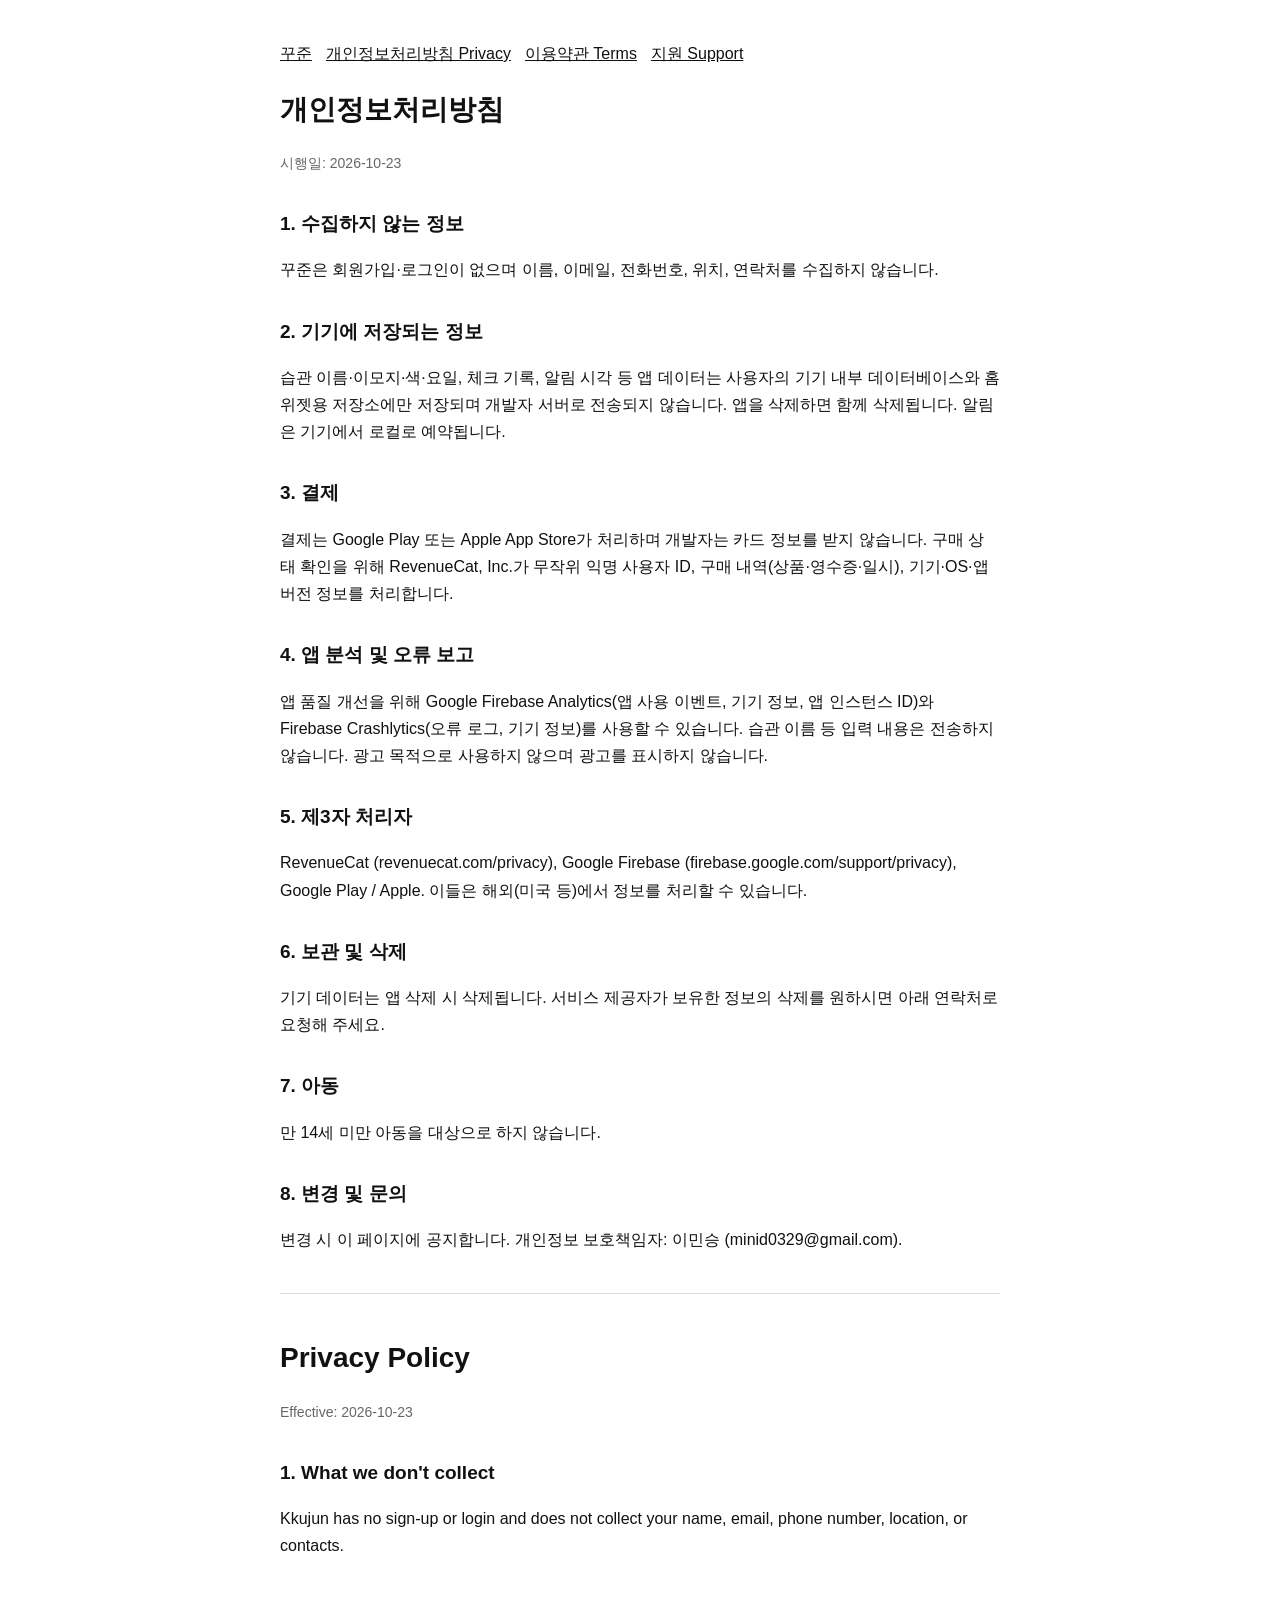
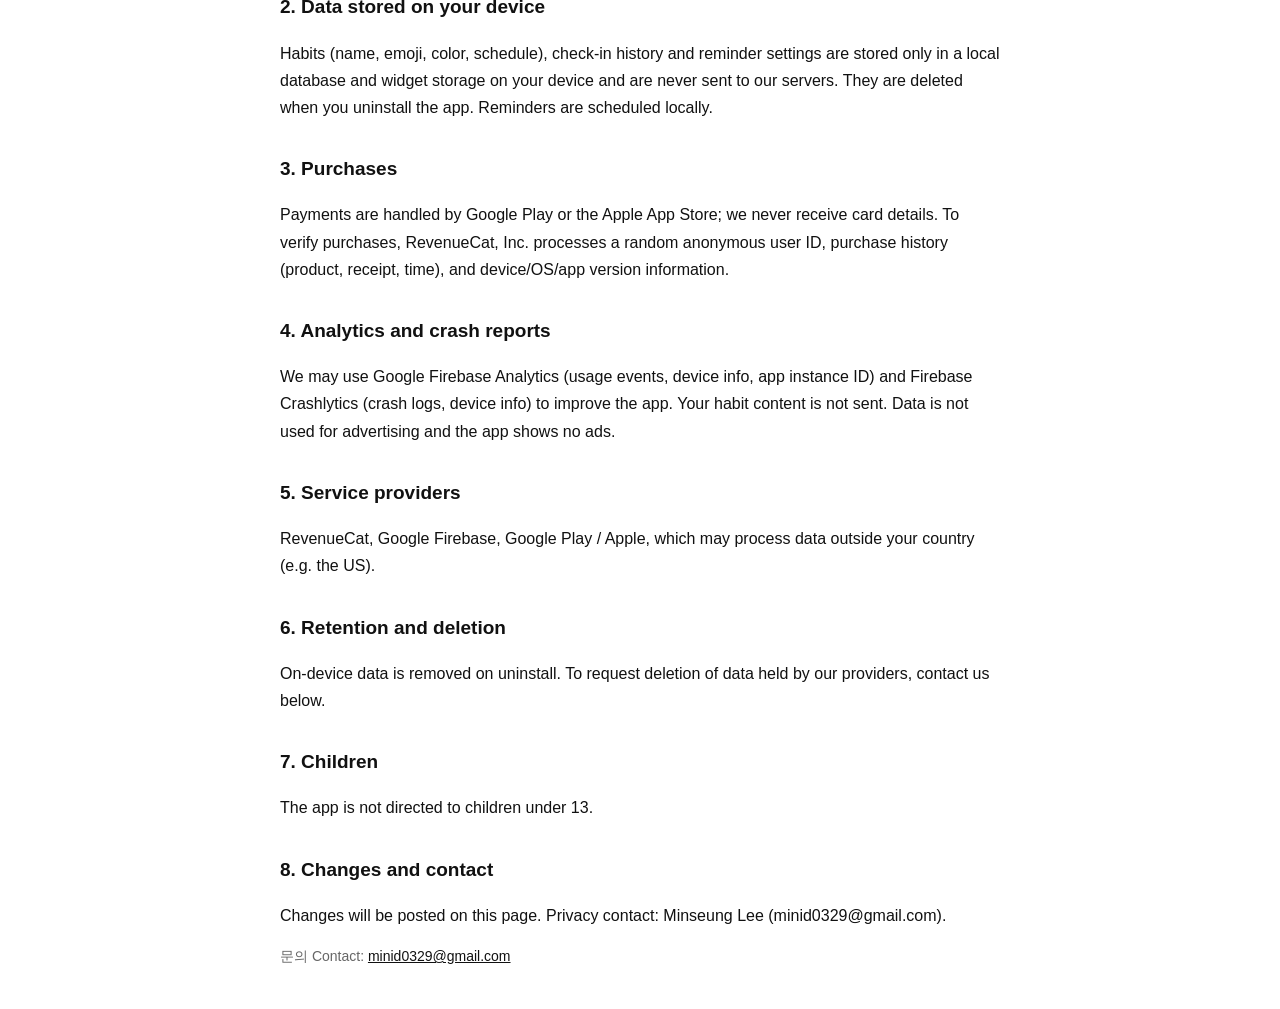
==== privacy.html @ 7a18abf3 "Kkujun site: intro, privacy, terms, support" ====
<!doctype html><html lang=ko><head><meta charset=utf-8><meta name=viewport content='width=device-width,initial-scale=1'><title>개인정보처리방침 Privacy Policy</title><link rel=stylesheet href=style.css></head><body><nav><a href=index.html>꾸준</a><a href=privacy.html>개인정보처리방침 Privacy</a><a href=terms.html>이용약관 Terms</a><a href=support.html>지원 Support</a></nav>
<h1>개인정보처리방침</h1><p class=muted>시행일: 2026-10-23</p>
<h2>1. 수집하지 않는 정보</h2><p>꾸준은 회원가입·로그인이 없으며 이름, 이메일, 전화번호, 위치, 연락처를 수집하지 않습니다.</p>
<h2>2. 기기에 저장되는 정보</h2><p>습관 이름·이모지·색·요일, 체크 기록, 알림 시각 등 앱 데이터는 사용자의 기기 내부 데이터베이스와 홈 위젯용 저장소에만 저장되며 개발자 서버로 전송되지 않습니다. 앱을 삭제하면 함께 삭제됩니다. 알림은 기기에서 로컬로 예약됩니다.</p>
<h2>3. 결제</h2><p>결제는 Google Play 또는 Apple App Store가 처리하며 개발자는 카드 정보를 받지 않습니다. 구매 상태 확인을 위해 RevenueCat, Inc.가 무작위 익명 사용자 ID, 구매 내역(상품·영수증·일시), 기기·OS·앱 버전 정보를 처리합니다.</p>
<h2>4. 앱 분석 및 오류 보고</h2><p>앱 품질 개선을 위해 Google Firebase Analytics(앱 사용 이벤트, 기기 정보, 앱 인스턴스 ID)와 Firebase Crashlytics(오류 로그, 기기 정보)를 사용할 수 있습니다. 습관 이름 등 입력 내용은 전송하지 않습니다. 광고 목적으로 사용하지 않으며 광고를 표시하지 않습니다.</p>
<h2>5. 제3자 처리자</h2><p>RevenueCat (revenuecat.com/privacy), Google Firebase (firebase.google.com/support/privacy), Google Play / Apple. 이들은 해외(미국 등)에서 정보를 처리할 수 있습니다.</p>
<h2>6. 보관 및 삭제</h2><p>기기 데이터는 앱 삭제 시 삭제됩니다. 서비스 제공자가 보유한 정보의 삭제를 원하시면 아래 연락처로 요청해 주세요.</p>
<h2>7. 아동</h2><p>만 14세 미만 아동을 대상으로 하지 않습니다.</p>
<h2>8. 변경 및 문의</h2><p>변경 시 이 페이지에 공지합니다. 개인정보 보호책임자: 이민승 (minid0329@gmail.com).</p>
<hr><h1 lang=en>Privacy Policy</h1><p class=muted>Effective: 2026-10-23</p>
<h2>1. What we don't collect</h2><p>Kkujun has no sign-up or login and does not collect your name, email, phone number, location, or contacts.</p>
<h2>2. Data stored on your device</h2><p>Habits (name, emoji, color, schedule), check-in history and reminder settings are stored only in a local database and widget storage on your device and are never sent to our servers. They are deleted when you uninstall the app. Reminders are scheduled locally.</p>
<h2>3. Purchases</h2><p>Payments are handled by Google Play or the Apple App Store; we never receive card details. To verify purchases, RevenueCat, Inc. processes a random anonymous user ID, purchase history (product, receipt, time), and device/OS/app version information.</p>
<h2>4. Analytics and crash reports</h2><p>We may use Google Firebase Analytics (usage events, device info, app instance ID) and Firebase Crashlytics (crash logs, device info) to improve the app. Your habit content is not sent. Data is not used for advertising and the app shows no ads.</p>
<h2>5. Service providers</h2><p>RevenueCat, Google Firebase, Google Play / Apple, which may process data outside your country (e.g. the US).</p>
<h2>6. Retention and deletion</h2><p>On-device data is removed on uninstall. To request deletion of data held by our providers, contact us below.</p>
<h2>7. Children</h2><p>The app is not directed to children under 13.</p>
<h2>8. Changes and contact</h2><p>Changes will be posted on this page. Privacy contact: Minseung Lee (minid0329@gmail.com).</p>
<p class=muted>문의 Contact: <a href="mailto:minid0329@gmail.com">minid0329@gmail.com</a></p></body></html>
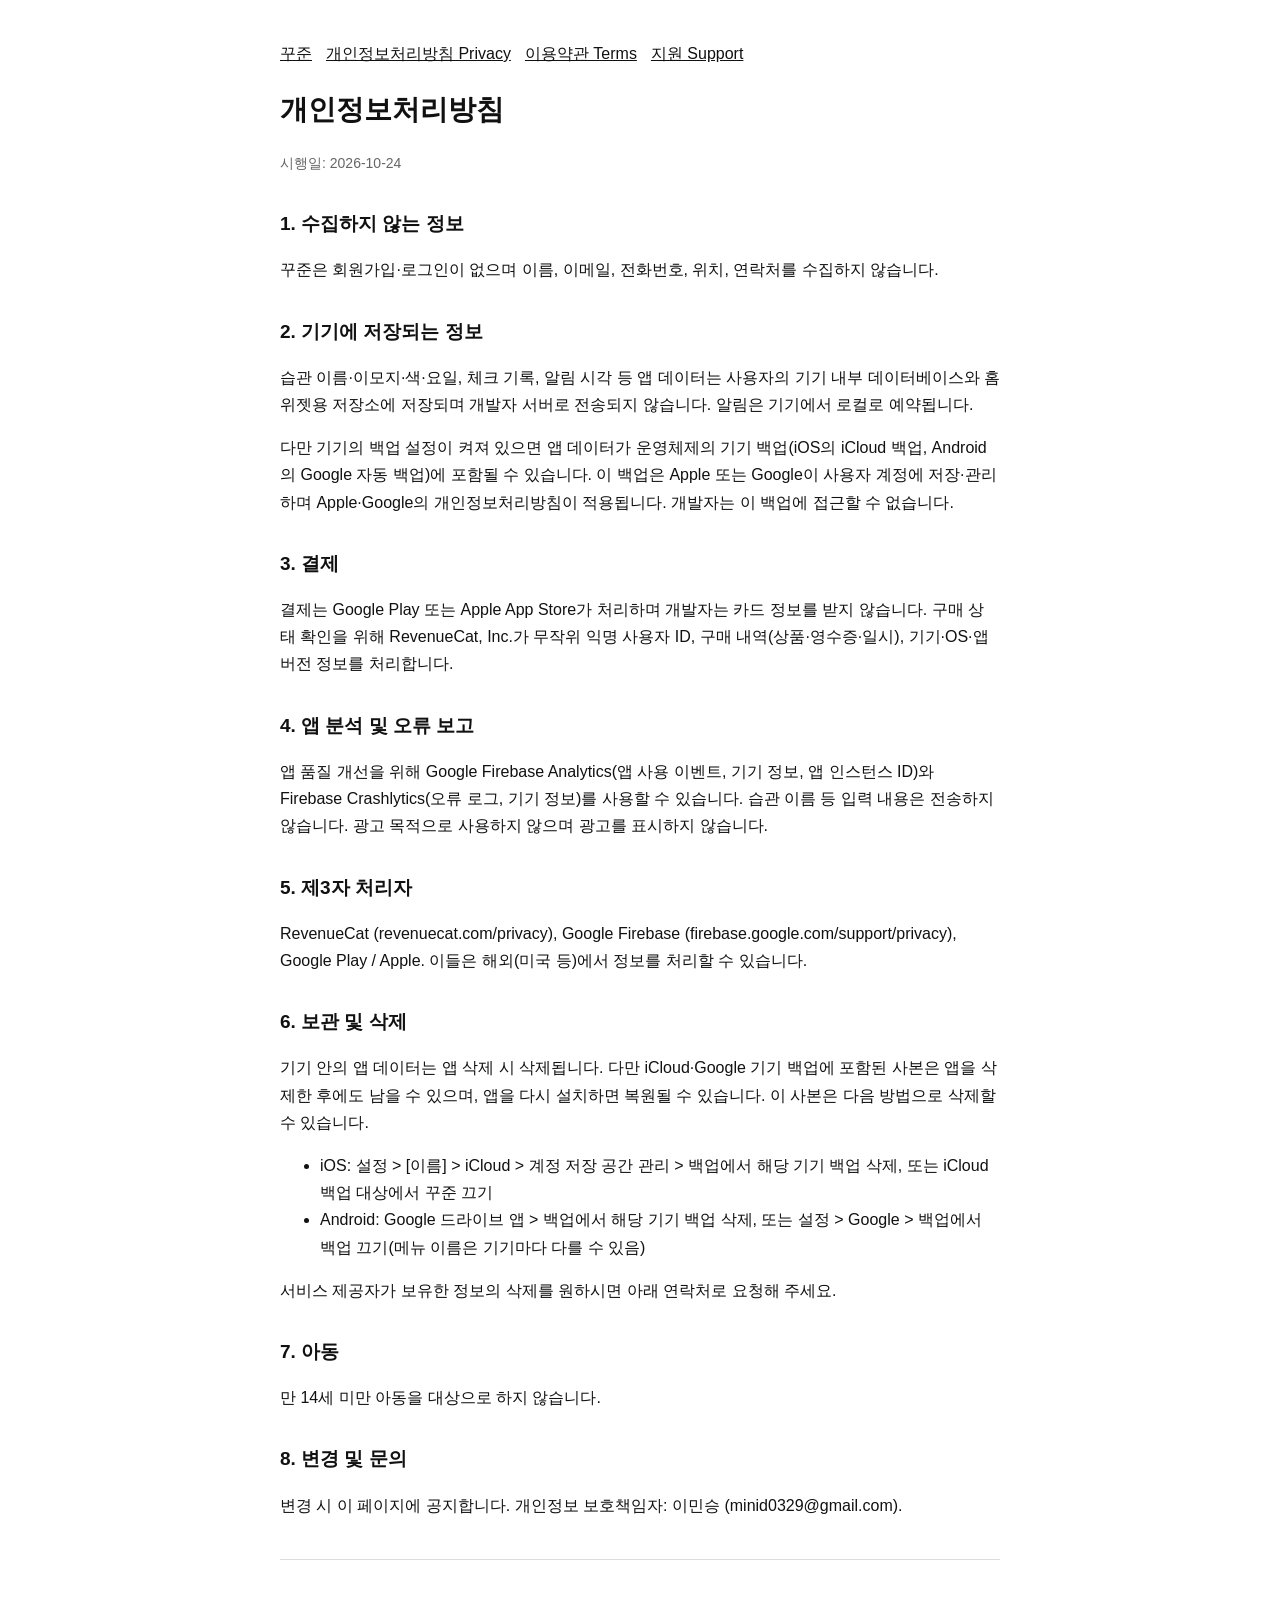
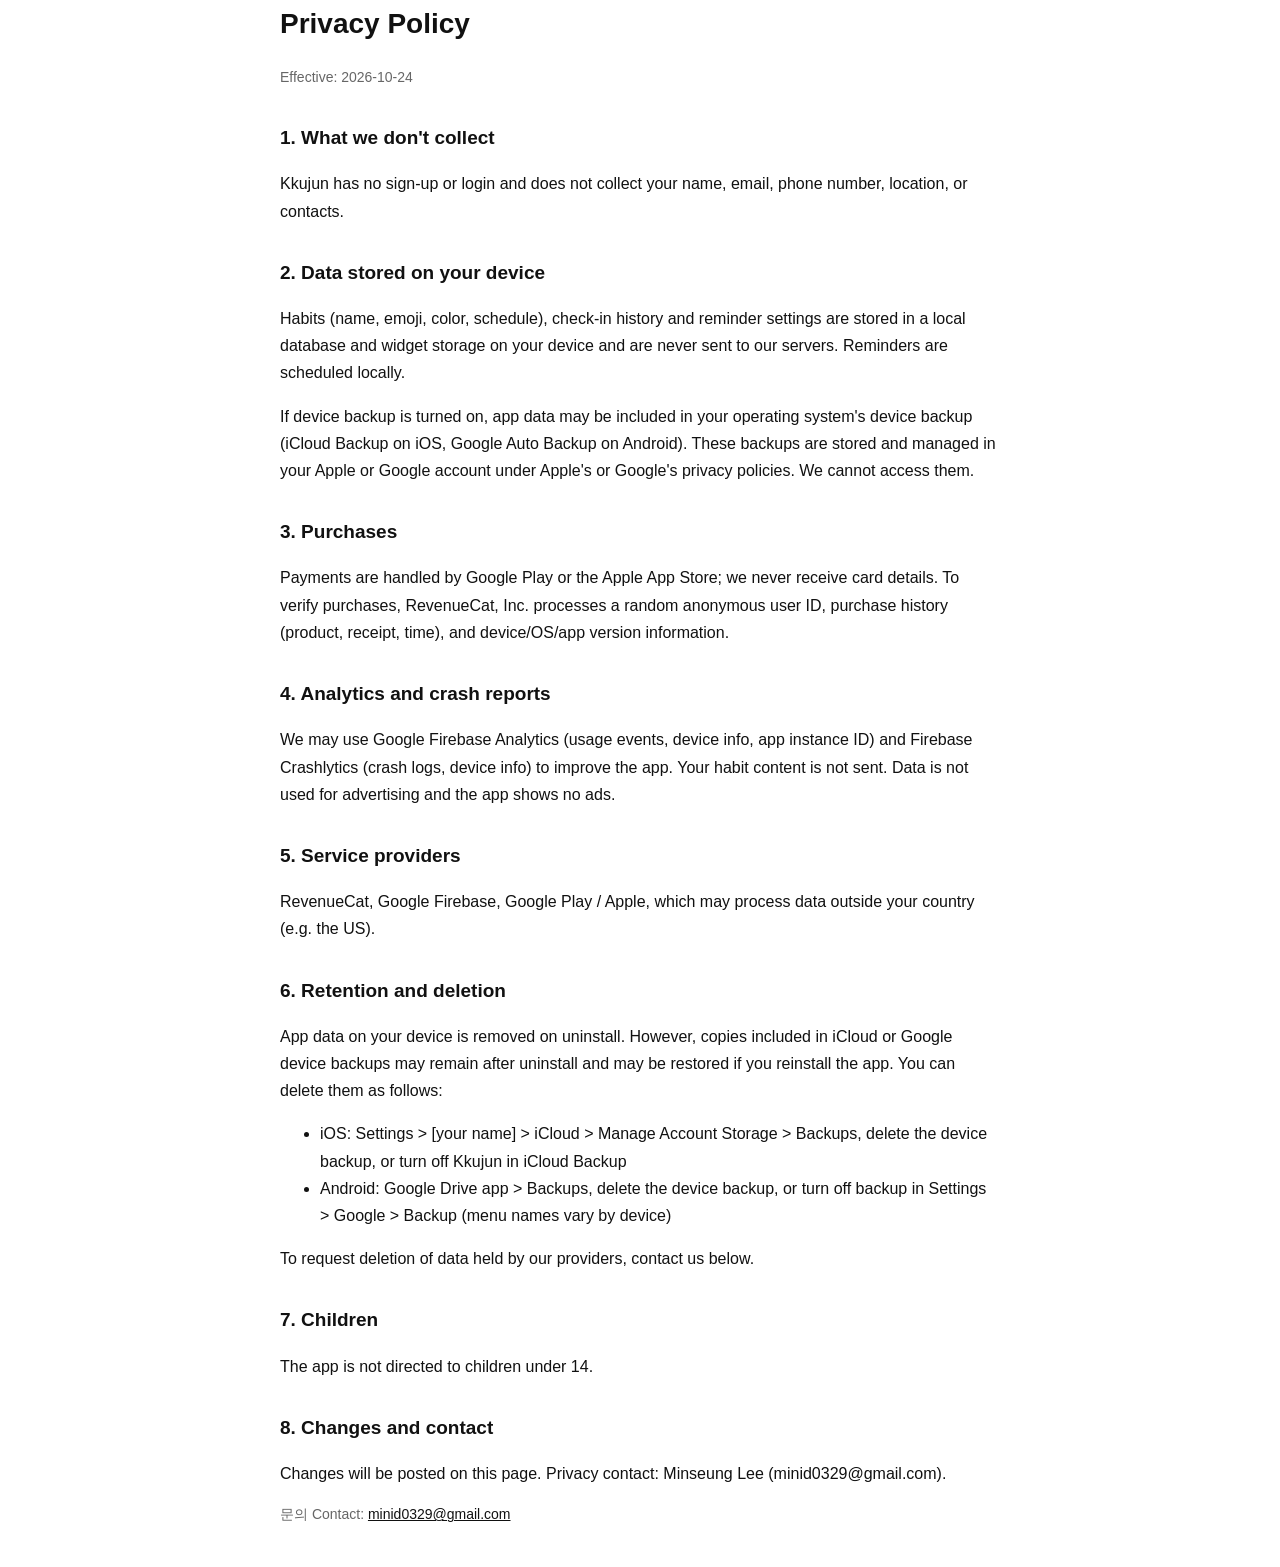
==== commit 0c08066b: "privacy: OS device backup disclosure, age 14 unified" ====
--- a/privacy.html
+++ b/privacy.html
@@ -1,20 +1,20 @@
 <!doctype html><html lang=ko><head><meta charset=utf-8><meta name=viewport content='width=device-width,initial-scale=1'><title>개인정보처리방침 Privacy Policy</title><link rel=stylesheet href=style.css></head><body><nav><a href=index.html>꾸준</a><a href=privacy.html>개인정보처리방침 Privacy</a><a href=terms.html>이용약관 Terms</a><a href=support.html>지원 Support</a></nav>
-<h1>개인정보처리방침</h1><p class=muted>시행일: 2026-10-23</p>
+<h1>개인정보처리방침</h1><p class=muted>시행일: 2026-10-24</p>
 <h2>1. 수집하지 않는 정보</h2><p>꾸준은 회원가입·로그인이 없으며 이름, 이메일, 전화번호, 위치, 연락처를 수집하지 않습니다.</p>
-<h2>2. 기기에 저장되는 정보</h2><p>습관 이름·이모지·색·요일, 체크 기록, 알림 시각 등 앱 데이터는 사용자의 기기 내부 데이터베이스와 홈 위젯용 저장소에만 저장되며 개발자 서버로 전송되지 않습니다. 앱을 삭제하면 함께 삭제됩니다. 알림은 기기에서 로컬로 예약됩니다.</p>
+<h2>2. 기기에 저장되는 정보</h2><p>습관 이름·이모지·색·요일, 체크 기록, 알림 시각 등 앱 데이터는 사용자의 기기 내부 데이터베이스와 홈 위젯용 저장소에 저장되며 개발자 서버로 전송되지 않습니다. 알림은 기기에서 로컬로 예약됩니다.</p><p>다만 기기의 백업 설정이 켜져 있으면 앱 데이터가 운영체제의 기기 백업(iOS의 iCloud 백업, Android의 Google 자동 백업)에 포함될 수 있습니다. 이 백업은 Apple 또는 Google이 사용자 계정에 저장·관리하며 Apple·Google의 개인정보처리방침이 적용됩니다. 개발자는 이 백업에 접근할 수 없습니다.</p>
 <h2>3. 결제</h2><p>결제는 Google Play 또는 Apple App Store가 처리하며 개발자는 카드 정보를 받지 않습니다. 구매 상태 확인을 위해 RevenueCat, Inc.가 무작위 익명 사용자 ID, 구매 내역(상품·영수증·일시), 기기·OS·앱 버전 정보를 처리합니다.</p>
 <h2>4. 앱 분석 및 오류 보고</h2><p>앱 품질 개선을 위해 Google Firebase Analytics(앱 사용 이벤트, 기기 정보, 앱 인스턴스 ID)와 Firebase Crashlytics(오류 로그, 기기 정보)를 사용할 수 있습니다. 습관 이름 등 입력 내용은 전송하지 않습니다. 광고 목적으로 사용하지 않으며 광고를 표시하지 않습니다.</p>
 <h2>5. 제3자 처리자</h2><p>RevenueCat (revenuecat.com/privacy), Google Firebase (firebase.google.com/support/privacy), Google Play / Apple. 이들은 해외(미국 등)에서 정보를 처리할 수 있습니다.</p>
-<h2>6. 보관 및 삭제</h2><p>기기 데이터는 앱 삭제 시 삭제됩니다. 서비스 제공자가 보유한 정보의 삭제를 원하시면 아래 연락처로 요청해 주세요.</p>
+<h2>6. 보관 및 삭제</h2><p>기기 안의 앱 데이터는 앱 삭제 시 삭제됩니다. 다만 iCloud·Google 기기 백업에 포함된 사본은 앱을 삭제한 후에도 남을 수 있으며, 앱을 다시 설치하면 복원될 수 있습니다. 이 사본은 다음 방법으로 삭제할 수 있습니다.</p><ul><li>iOS: 설정 &gt; [이름] &gt; iCloud &gt; 계정 저장 공간 관리 &gt; 백업에서 해당 기기 백업 삭제, 또는 iCloud 백업 대상에서 꾸준 끄기</li><li>Android: Google 드라이브 앱 &gt; 백업에서 해당 기기 백업 삭제, 또는 설정 &gt; Google &gt; 백업에서 백업 끄기(메뉴 이름은 기기마다 다를 수 있음)</li></ul><p>서비스 제공자가 보유한 정보의 삭제를 원하시면 아래 연락처로 요청해 주세요.</p>
 <h2>7. 아동</h2><p>만 14세 미만 아동을 대상으로 하지 않습니다.</p>
 <h2>8. 변경 및 문의</h2><p>변경 시 이 페이지에 공지합니다. 개인정보 보호책임자: 이민승 (minid0329@gmail.com).</p>
-<hr><h1 lang=en>Privacy Policy</h1><p class=muted>Effective: 2026-10-23</p>
+<hr><h1 lang=en>Privacy Policy</h1><p class=muted>Effective: 2026-10-24</p>
 <h2>1. What we don't collect</h2><p>Kkujun has no sign-up or login and does not collect your name, email, phone number, location, or contacts.</p>
-<h2>2. Data stored on your device</h2><p>Habits (name, emoji, color, schedule), check-in history and reminder settings are stored only in a local database and widget storage on your device and are never sent to our servers. They are deleted when you uninstall the app. Reminders are scheduled locally.</p>
+<h2>2. Data stored on your device</h2><p>Habits (name, emoji, color, schedule), check-in history and reminder settings are stored in a local database and widget storage on your device and are never sent to our servers. Reminders are scheduled locally.</p><p>If device backup is turned on, app data may be included in your operating system's device backup (iCloud Backup on iOS, Google Auto Backup on Android). These backups are stored and managed in your Apple or Google account under Apple's or Google's privacy policies. We cannot access them.</p>
 <h2>3. Purchases</h2><p>Payments are handled by Google Play or the Apple App Store; we never receive card details. To verify purchases, RevenueCat, Inc. processes a random anonymous user ID, purchase history (product, receipt, time), and device/OS/app version information.</p>
 <h2>4. Analytics and crash reports</h2><p>We may use Google Firebase Analytics (usage events, device info, app instance ID) and Firebase Crashlytics (crash logs, device info) to improve the app. Your habit content is not sent. Data is not used for advertising and the app shows no ads.</p>
 <h2>5. Service providers</h2><p>RevenueCat, Google Firebase, Google Play / Apple, which may process data outside your country (e.g. the US).</p>
-<h2>6. Retention and deletion</h2><p>On-device data is removed on uninstall. To request deletion of data held by our providers, contact us below.</p>
-<h2>7. Children</h2><p>The app is not directed to children under 13.</p>
+<h2>6. Retention and deletion</h2><p>App data on your device is removed on uninstall. However, copies included in iCloud or Google device backups may remain after uninstall and may be restored if you reinstall the app. You can delete them as follows:</p><ul><li>iOS: Settings &gt; [your name] &gt; iCloud &gt; Manage Account Storage &gt; Backups, delete the device backup, or turn off Kkujun in iCloud Backup</li><li>Android: Google Drive app &gt; Backups, delete the device backup, or turn off backup in Settings &gt; Google &gt; Backup (menu names vary by device)</li></ul><p>To request deletion of data held by our providers, contact us below.</p>
+<h2>7. Children</h2><p>The app is not directed to children under 14.</p>
 <h2>8. Changes and contact</h2><p>Changes will be posted on this page. Privacy contact: Minseung Lee (minid0329@gmail.com).</p>
 <p class=muted>문의 Contact: <a href="mailto:minid0329@gmail.com">minid0329@gmail.com</a></p></body></html>
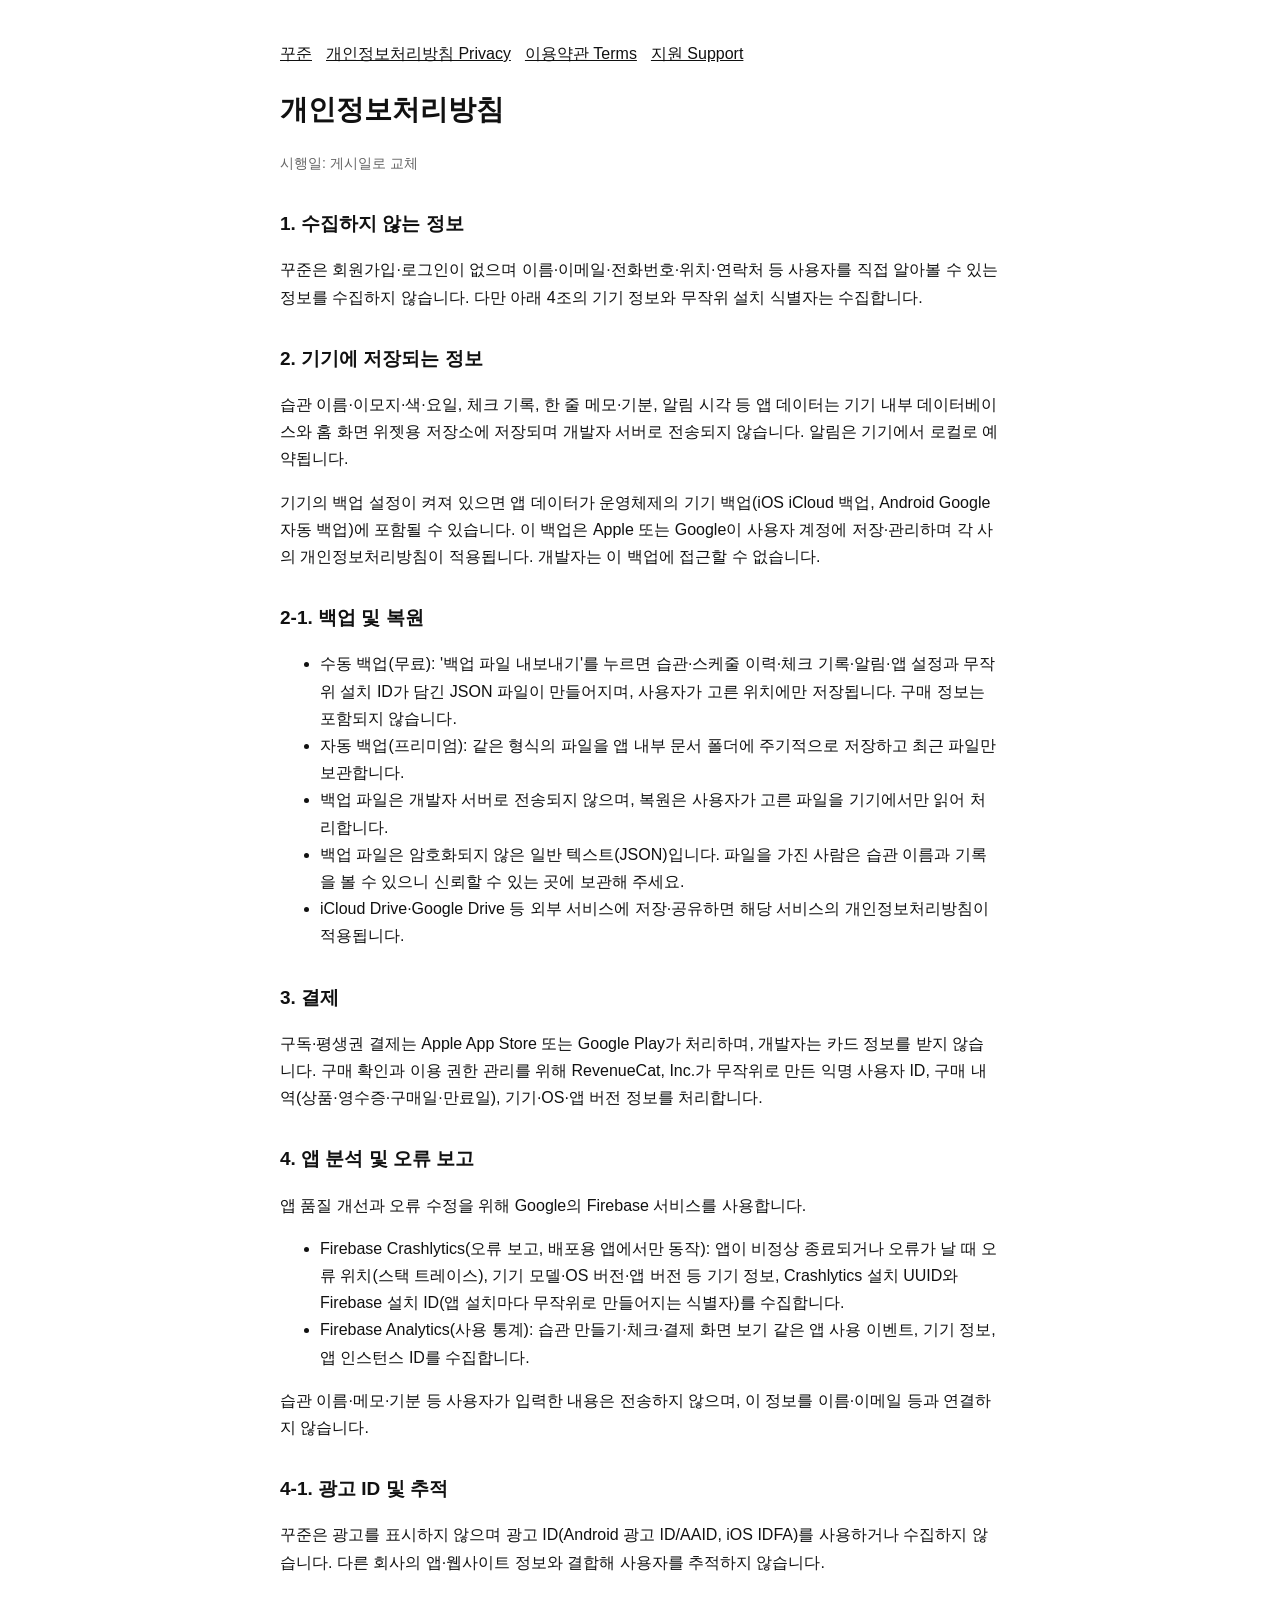
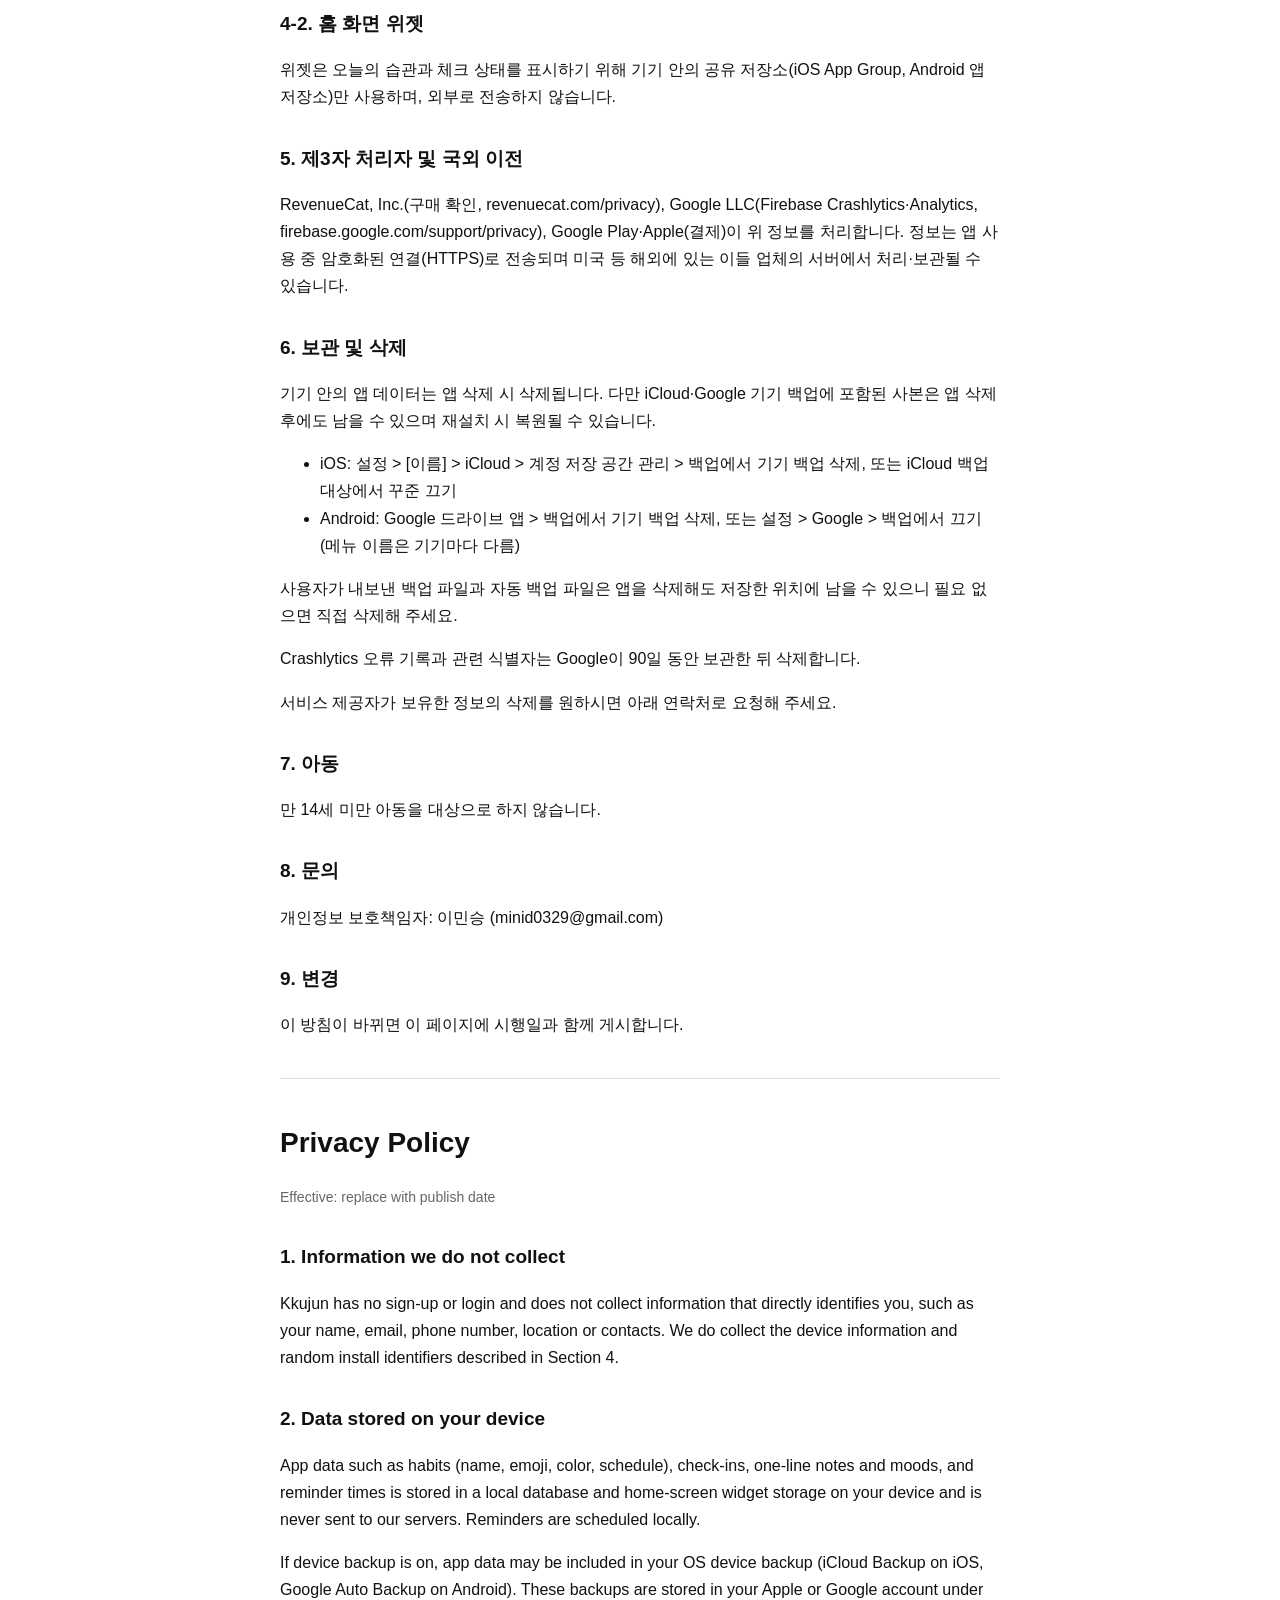
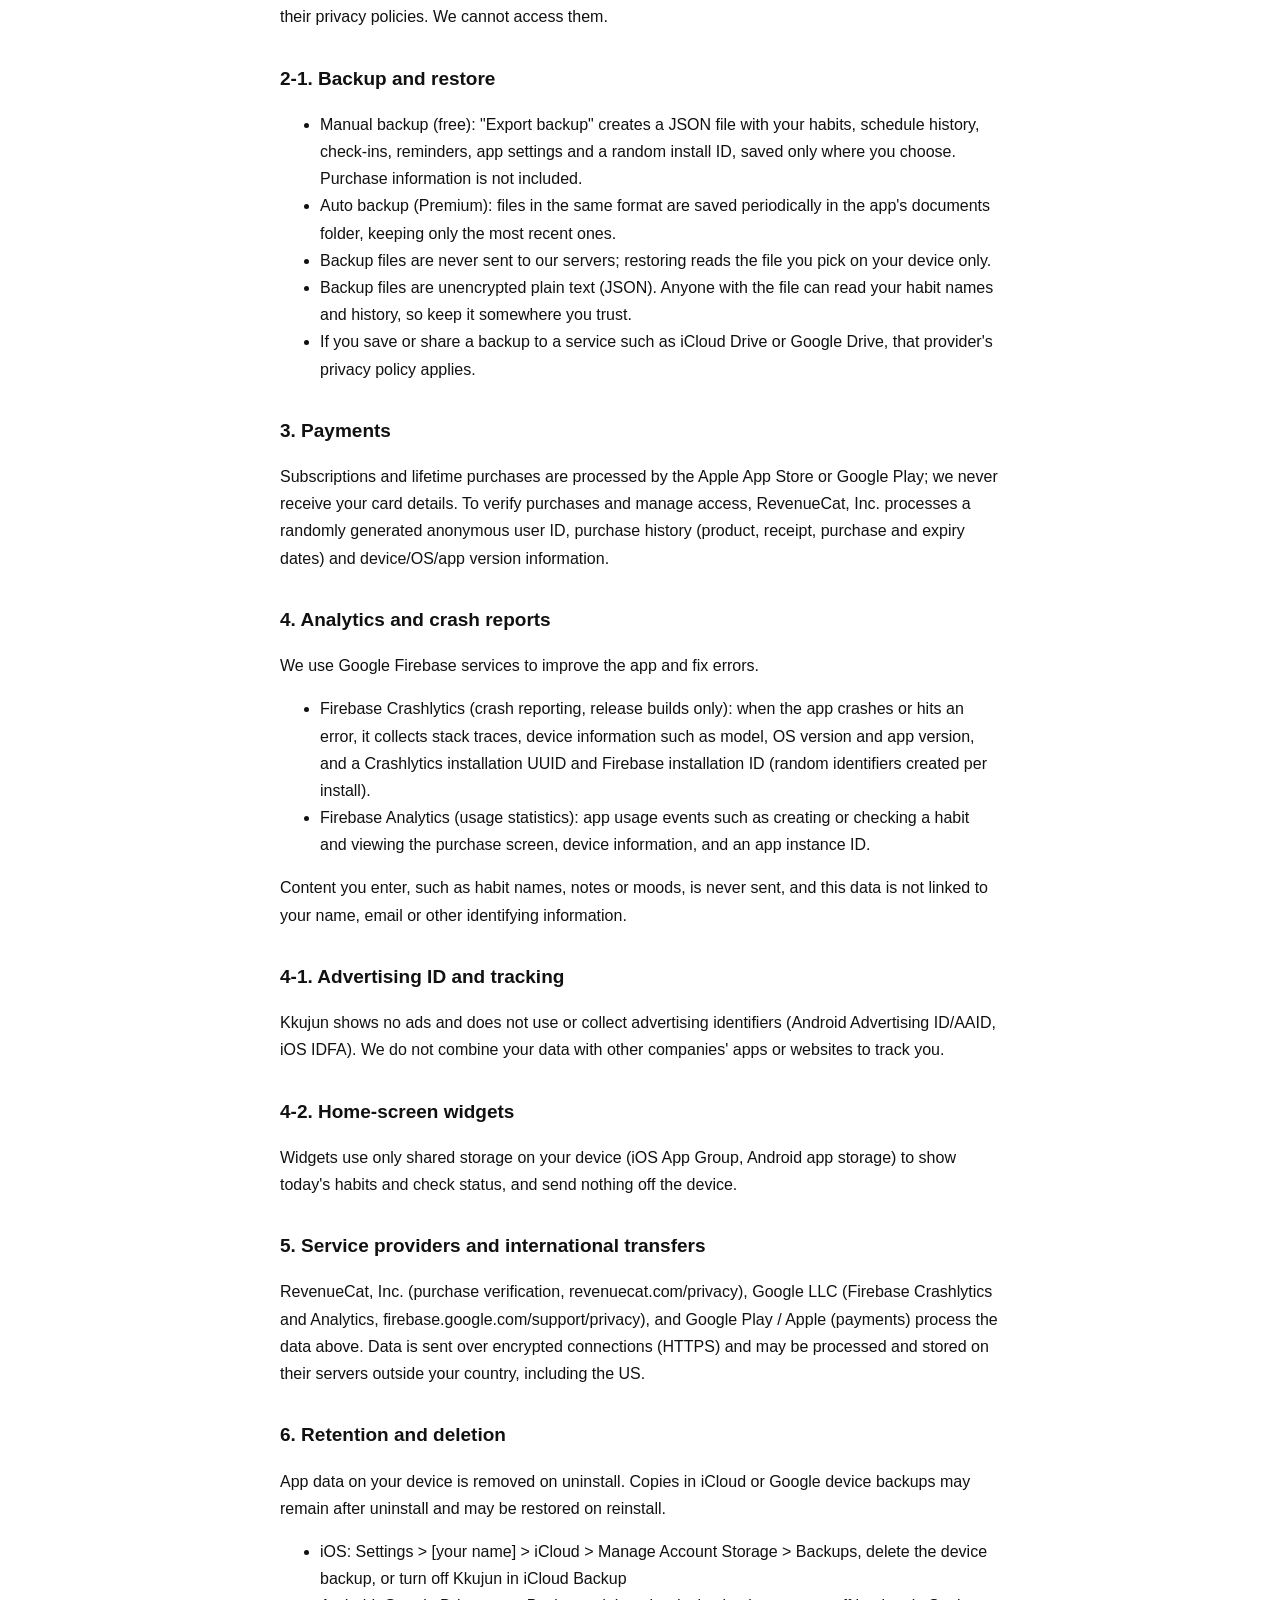
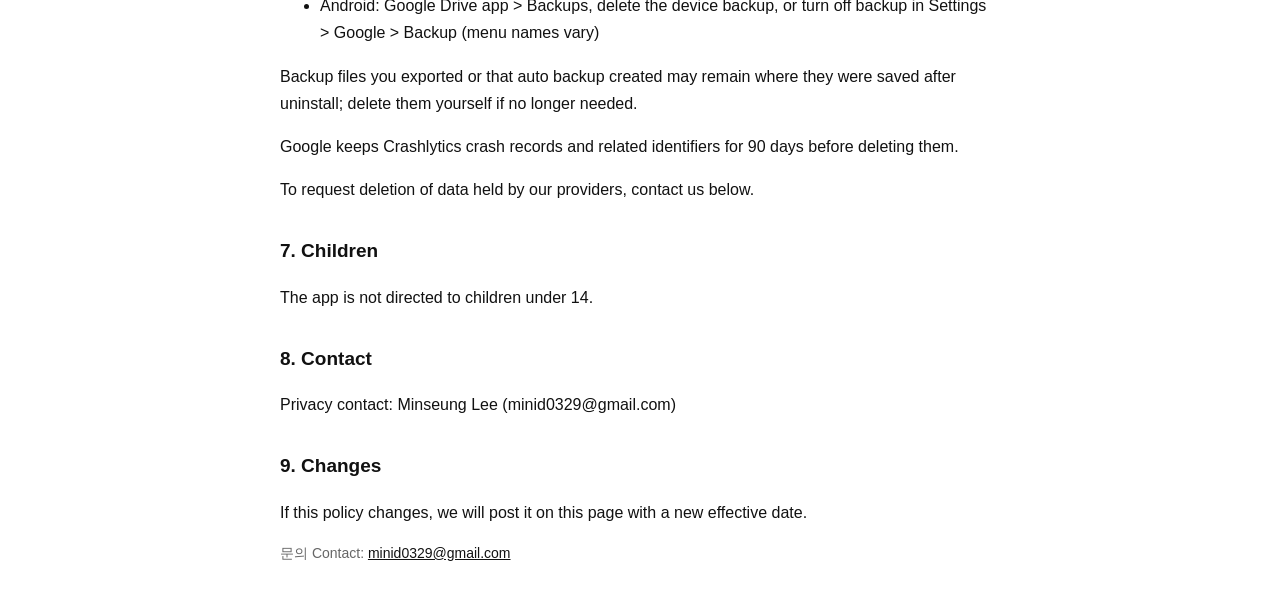
==== commit 8250261f: "privacy: v1.4 final text draft (not published)" ====
--- a/privacy.html
+++ b/privacy.html
@@ -1,20 +1,90 @@
 <!doctype html><html lang=ko><head><meta charset=utf-8><meta name=viewport content='width=device-width,initial-scale=1'><title>개인정보처리방침 Privacy Policy</title><link rel=stylesheet href=style.css></head><body><nav><a href=index.html>꾸준</a><a href=privacy.html>개인정보처리방침 Privacy</a><a href=terms.html>이용약관 Terms</a><a href=support.html>지원 Support</a></nav>
-<h1>개인정보처리방침</h1><p class=muted>시행일: 2026-10-24</p>
-<h2>1. 수집하지 않는 정보</h2><p>꾸준은 회원가입·로그인이 없으며 이름, 이메일, 전화번호, 위치, 연락처를 수집하지 않습니다.</p>
-<h2>2. 기기에 저장되는 정보</h2><p>습관 이름·이모지·색·요일, 체크 기록, 알림 시각 등 앱 데이터는 사용자의 기기 내부 데이터베이스와 홈 위젯용 저장소에 저장되며 개발자 서버로 전송되지 않습니다. 알림은 기기에서 로컬로 예약됩니다.</p><p>다만 기기의 백업 설정이 켜져 있으면 앱 데이터가 운영체제의 기기 백업(iOS의 iCloud 백업, Android의 Google 자동 백업)에 포함될 수 있습니다. 이 백업은 Apple 또는 Google이 사용자 계정에 저장·관리하며 Apple·Google의 개인정보처리방침이 적용됩니다. 개발자는 이 백업에 접근할 수 없습니다.</p>
-<h2>3. 결제</h2><p>결제는 Google Play 또는 Apple App Store가 처리하며 개발자는 카드 정보를 받지 않습니다. 구매 상태 확인을 위해 RevenueCat, Inc.가 무작위 익명 사용자 ID, 구매 내역(상품·영수증·일시), 기기·OS·앱 버전 정보를 처리합니다.</p>
-<h2>4. 앱 분석 및 오류 보고</h2><p>앱 품질 개선을 위해 Google Firebase Analytics(앱 사용 이벤트, 기기 정보, 앱 인스턴스 ID)와 Firebase Crashlytics(오류 로그, 기기 정보)를 사용할 수 있습니다. 습관 이름 등 입력 내용은 전송하지 않습니다. 광고 목적으로 사용하지 않으며 광고를 표시하지 않습니다.</p>
-<h2>5. 제3자 처리자</h2><p>RevenueCat (revenuecat.com/privacy), Google Firebase (firebase.google.com/support/privacy), Google Play / Apple. 이들은 해외(미국 등)에서 정보를 처리할 수 있습니다.</p>
-<h2>6. 보관 및 삭제</h2><p>기기 안의 앱 데이터는 앱 삭제 시 삭제됩니다. 다만 iCloud·Google 기기 백업에 포함된 사본은 앱을 삭제한 후에도 남을 수 있으며, 앱을 다시 설치하면 복원될 수 있습니다. 이 사본은 다음 방법으로 삭제할 수 있습니다.</p><ul><li>iOS: 설정 &gt; [이름] &gt; iCloud &gt; 계정 저장 공간 관리 &gt; 백업에서 해당 기기 백업 삭제, 또는 iCloud 백업 대상에서 꾸준 끄기</li><li>Android: Google 드라이브 앱 &gt; 백업에서 해당 기기 백업 삭제, 또는 설정 &gt; Google &gt; 백업에서 백업 끄기(메뉴 이름은 기기마다 다를 수 있음)</li></ul><p>서비스 제공자가 보유한 정보의 삭제를 원하시면 아래 연락처로 요청해 주세요.</p>
-<h2>7. 아동</h2><p>만 14세 미만 아동을 대상으로 하지 않습니다.</p>
-<h2>8. 변경 및 문의</h2><p>변경 시 이 페이지에 공지합니다. 개인정보 보호책임자: 이민승 (minid0329@gmail.com).</p>
-<hr><h1 lang=en>Privacy Policy</h1><p class=muted>Effective: 2026-10-24</p>
-<h2>1. What we don't collect</h2><p>Kkujun has no sign-up or login and does not collect your name, email, phone number, location, or contacts.</p>
-<h2>2. Data stored on your device</h2><p>Habits (name, emoji, color, schedule), check-in history and reminder settings are stored in a local database and widget storage on your device and are never sent to our servers. Reminders are scheduled locally.</p><p>If device backup is turned on, app data may be included in your operating system's device backup (iCloud Backup on iOS, Google Auto Backup on Android). These backups are stored and managed in your Apple or Google account under Apple's or Google's privacy policies. We cannot access them.</p>
-<h2>3. Purchases</h2><p>Payments are handled by Google Play or the Apple App Store; we never receive card details. To verify purchases, RevenueCat, Inc. processes a random anonymous user ID, purchase history (product, receipt, time), and device/OS/app version information.</p>
-<h2>4. Analytics and crash reports</h2><p>We may use Google Firebase Analytics (usage events, device info, app instance ID) and Firebase Crashlytics (crash logs, device info) to improve the app. Your habit content is not sent. Data is not used for advertising and the app shows no ads.</p>
-<h2>5. Service providers</h2><p>RevenueCat, Google Firebase, Google Play / Apple, which may process data outside your country (e.g. the US).</p>
-<h2>6. Retention and deletion</h2><p>App data on your device is removed on uninstall. However, copies included in iCloud or Google device backups may remain after uninstall and may be restored if you reinstall the app. You can delete them as follows:</p><ul><li>iOS: Settings &gt; [your name] &gt; iCloud &gt; Manage Account Storage &gt; Backups, delete the device backup, or turn off Kkujun in iCloud Backup</li><li>Android: Google Drive app &gt; Backups, delete the device backup, or turn off backup in Settings &gt; Google &gt; Backup (menu names vary by device)</li></ul><p>To request deletion of data held by our providers, contact us below.</p>
-<h2>7. Children</h2><p>The app is not directed to children under 14.</p>
-<h2>8. Changes and contact</h2><p>Changes will be posted on this page. Privacy contact: Minseung Lee (minid0329@gmail.com).</p>
+<h1>개인정보처리방침</h1><p class=muted>시행일: 게시일로 교체</p>
+<h2>1. 수집하지 않는 정보</h2>
+<p>꾸준은 회원가입·로그인이 없으며 이름·이메일·전화번호·위치·연락처 등 사용자를 직접 알아볼 수 있는 정보를 수집하지 않습니다. 다만 아래 4조의 기기 정보와 무작위 설치 식별자는 수집합니다.</p>
+<h2>2. 기기에 저장되는 정보</h2>
+<p>습관 이름·이모지·색·요일, 체크 기록, 한 줄 메모·기분, 알림 시각 등 앱 데이터는 기기 내부 데이터베이스와 홈 화면 위젯용 저장소에 저장되며 개발자 서버로 전송되지 않습니다. 알림은 기기에서 로컬로 예약됩니다.</p>
+<p>기기의 백업 설정이 켜져 있으면 앱 데이터가 운영체제의 기기 백업(iOS iCloud 백업, Android Google 자동 백업)에 포함될 수 있습니다. 이 백업은 Apple 또는 Google이 사용자 계정에 저장·관리하며 각 사의 개인정보처리방침이 적용됩니다. 개발자는 이 백업에 접근할 수 없습니다.</p>
+<h2>2-1. 백업 및 복원</h2>
+<ul>
+<li>수동 백업(무료): '백업 파일 내보내기'를 누르면 습관·스케줄 이력·체크 기록·알림·앱 설정과 무작위 설치 ID가 담긴 JSON 파일이 만들어지며, 사용자가 고른 위치에만 저장됩니다. 구매 정보는 포함되지 않습니다.</li>
+<li>자동 백업(프리미엄): 같은 형식의 파일을 앱 내부 문서 폴더에 주기적으로 저장하고 최근 파일만 보관합니다.</li>
+<li>백업 파일은 개발자 서버로 전송되지 않으며, 복원은 사용자가 고른 파일을 기기에서만 읽어 처리합니다.</li>
+<li>백업 파일은 암호화되지 않은 일반 텍스트(JSON)입니다. 파일을 가진 사람은 습관 이름과 기록을 볼 수 있으니 신뢰할 수 있는 곳에 보관해 주세요.</li>
+<li>iCloud Drive·Google Drive 등 외부 서비스에 저장·공유하면 해당 서비스의 개인정보처리방침이 적용됩니다.</li>
+</ul>
+<h2>3. 결제</h2>
+<p>구독·평생권 결제는 Apple App Store 또는 Google Play가 처리하며, 개발자는 카드 정보를 받지 않습니다. 구매 확인과 이용 권한 관리를 위해 RevenueCat, Inc.가 무작위로 만든 익명 사용자 ID, 구매 내역(상품·영수증·구매일·만료일), 기기·OS·앱 버전 정보를 처리합니다.</p>
+<h2>4. 앱 분석 및 오류 보고</h2>
+<p>앱 품질 개선과 오류 수정을 위해 Google의 Firebase 서비스를 사용합니다.</p>
+<ul>
+<li>Firebase Crashlytics(오류 보고, 배포용 앱에서만 동작): 앱이 비정상 종료되거나 오류가 날 때 오류 위치(스택 트레이스), 기기 모델·OS 버전·앱 버전 등 기기 정보, Crashlytics 설치 UUID와 Firebase 설치 ID(앱 설치마다 무작위로 만들어지는 식별자)를 수집합니다.</li>
+<li>Firebase Analytics(사용 통계): 습관 만들기·체크·결제 화면 보기 같은 앱 사용 이벤트, 기기 정보, 앱 인스턴스 ID를 수집합니다.</li>
+</ul>
+<p>습관 이름·메모·기분 등 사용자가 입력한 내용은 전송하지 않으며, 이 정보를 이름·이메일 등과 연결하지 않습니다.</p>
+<h2>4-1. 광고 ID 및 추적</h2>
+<p>꾸준은 광고를 표시하지 않으며 광고 ID(Android 광고 ID/AAID, iOS IDFA)를 사용하거나 수집하지 않습니다. 다른 회사의 앱·웹사이트 정보와 결합해 사용자를 추적하지 않습니다.</p>
+<h2>4-2. 홈 화면 위젯</h2>
+<p>위젯은 오늘의 습관과 체크 상태를 표시하기 위해 기기 안의 공유 저장소(iOS App Group, Android 앱 저장소)만 사용하며, 외부로 전송하지 않습니다.</p>
+<h2>5. 제3자 처리자 및 국외 이전</h2>
+<p>RevenueCat, Inc.(구매 확인, revenuecat.com/privacy), Google LLC(Firebase Crashlytics·Analytics, firebase.google.com/support/privacy), Google Play·Apple(결제)이 위 정보를 처리합니다. 정보는 앱 사용 중 암호화된 연결(HTTPS)로 전송되며 미국 등 해외에 있는 이들 업체의 서버에서 처리·보관될 수 있습니다.</p>
+<h2>6. 보관 및 삭제</h2>
+<p>기기 안의 앱 데이터는 앱 삭제 시 삭제됩니다. 다만 iCloud·Google 기기 백업에 포함된 사본은 앱 삭제 후에도 남을 수 있으며 재설치 시 복원될 수 있습니다.</p>
+<ul>
+<li>iOS: 설정 &gt; [이름] &gt; iCloud &gt; 계정 저장 공간 관리 &gt; 백업에서 기기 백업 삭제, 또는 iCloud 백업 대상에서 꾸준 끄기</li>
+<li>Android: Google 드라이브 앱 &gt; 백업에서 기기 백업 삭제, 또는 설정 &gt; Google &gt; 백업에서 끄기(메뉴 이름은 기기마다 다름)</li>
+</ul>
+<p>사용자가 내보낸 백업 파일과 자동 백업 파일은 앱을 삭제해도 저장한 위치에 남을 수 있으니 필요 없으면 직접 삭제해 주세요.</p>
+<p>Crashlytics 오류 기록과 관련 식별자는 Google이 90일 동안 보관한 뒤 삭제합니다.</p>
+<p>서비스 제공자가 보유한 정보의 삭제를 원하시면 아래 연락처로 요청해 주세요.</p>
+<h2>7. 아동</h2>
+<p>만 14세 미만 아동을 대상으로 하지 않습니다.</p>
+<h2>8. 문의</h2>
+<p>개인정보 보호책임자: 이민승 (minid0329@gmail.com)</p>
+<h2>9. 변경</h2>
+<p>이 방침이 바뀌면 이 페이지에 시행일과 함께 게시합니다.</p>
+<hr><h1 lang=en>Privacy Policy</h1><p class=muted>Effective: replace with publish date</p>
+<h2>1. Information we do not collect</h2>
+<p>Kkujun has no sign-up or login and does not collect information that directly identifies you, such as your name, email, phone number, location or contacts. We do collect the device information and random install identifiers described in Section 4.</p>
+<h2>2. Data stored on your device</h2>
+<p>App data such as habits (name, emoji, color, schedule), check-ins, one-line notes and moods, and reminder times is stored in a local database and home-screen widget storage on your device and is never sent to our servers. Reminders are scheduled locally.</p>
+<p>If device backup is on, app data may be included in your OS device backup (iCloud Backup on iOS, Google Auto Backup on Android). These backups are stored in your Apple or Google account under their privacy policies. We cannot access them.</p>
+<h2>2-1. Backup and restore</h2>
+<ul>
+<li>Manual backup (free): "Export backup" creates a JSON file with your habits, schedule history, check-ins, reminders, app settings and a random install ID, saved only where you choose. Purchase information is not included.</li>
+<li>Auto backup (Premium): files in the same format are saved periodically in the app's documents folder, keeping only the most recent ones.</li>
+<li>Backup files are never sent to our servers; restoring reads the file you pick on your device only.</li>
+<li>Backup files are unencrypted plain text (JSON). Anyone with the file can read your habit names and history, so keep it somewhere you trust.</li>
+<li>If you save or share a backup to a service such as iCloud Drive or Google Drive, that provider's privacy policy applies.</li>
+</ul>
+<h2>3. Payments</h2>
+<p>Subscriptions and lifetime purchases are processed by the Apple App Store or Google Play; we never receive your card details. To verify purchases and manage access, RevenueCat, Inc. processes a randomly generated anonymous user ID, purchase history (product, receipt, purchase and expiry dates) and device/OS/app version information.</p>
+<h2>4. Analytics and crash reports</h2>
+<p>We use Google Firebase services to improve the app and fix errors.</p>
+<ul>
+<li>Firebase Crashlytics (crash reporting, release builds only): when the app crashes or hits an error, it collects stack traces, device information such as model, OS version and app version, and a Crashlytics installation UUID and Firebase installation ID (random identifiers created per install).</li>
+<li>Firebase Analytics (usage statistics): app usage events such as creating or checking a habit and viewing the purchase screen, device information, and an app instance ID.</li>
+</ul>
+<p>Content you enter, such as habit names, notes or moods, is never sent, and this data is not linked to your name, email or other identifying information.</p>
+<h2>4-1. Advertising ID and tracking</h2>
+<p>Kkujun shows no ads and does not use or collect advertising identifiers (Android Advertising ID/AAID, iOS IDFA). We do not combine your data with other companies' apps or websites to track you.</p>
+<h2>4-2. Home-screen widgets</h2>
+<p>Widgets use only shared storage on your device (iOS App Group, Android app storage) to show today's habits and check status, and send nothing off the device.</p>
+<h2>5. Service providers and international transfers</h2>
+<p>RevenueCat, Inc. (purchase verification, revenuecat.com/privacy), Google LLC (Firebase Crashlytics and Analytics, firebase.google.com/support/privacy), and Google Play / Apple (payments) process the data above. Data is sent over encrypted connections (HTTPS) and may be processed and stored on their servers outside your country, including the US.</p>
+<h2>6. Retention and deletion</h2>
+<p>App data on your device is removed on uninstall. Copies in iCloud or Google device backups may remain after uninstall and may be restored on reinstall.</p>
+<ul>
+<li>iOS: Settings &gt; [your name] &gt; iCloud &gt; Manage Account Storage &gt; Backups, delete the device backup, or turn off Kkujun in iCloud Backup</li>
+<li>Android: Google Drive app &gt; Backups, delete the device backup, or turn off backup in Settings &gt; Google &gt; Backup (menu names vary)</li>
+</ul>
+<p>Backup files you exported or that auto backup created may remain where they were saved after uninstall; delete them yourself if no longer needed.</p>
+<p>Google keeps Crashlytics crash records and related identifiers for 90 days before deleting them.</p>
+<p>To request deletion of data held by our providers, contact us below.</p>
+<h2>7. Children</h2>
+<p>The app is not directed to children under 14.</p>
+<h2>8. Contact</h2>
+<p>Privacy contact: Minseung Lee (minid0329@gmail.com)</p>
+<h2>9. Changes</h2>
+<p>If this policy changes, we will post it on this page with a new effective date.</p>
 <p class=muted>문의 Contact: <a href="mailto:minid0329@gmail.com">minid0329@gmail.com</a></p></body></html>
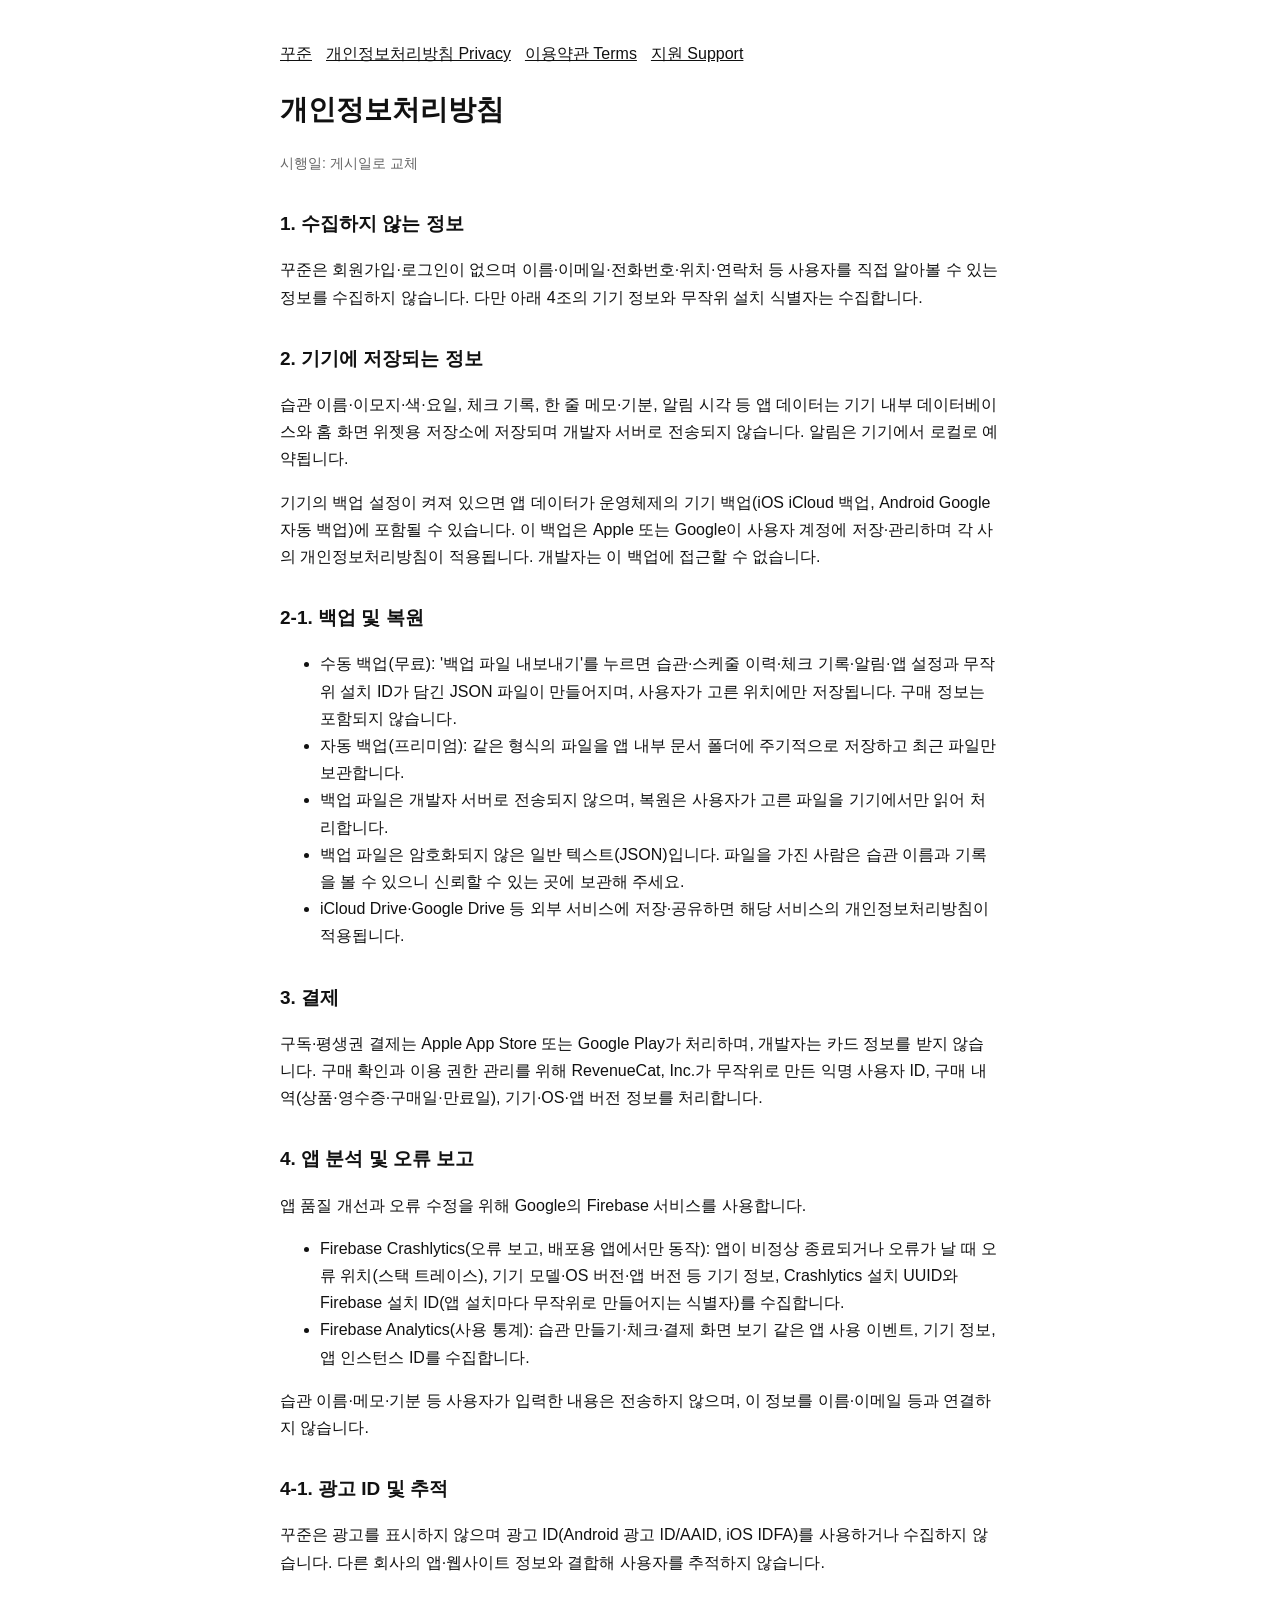
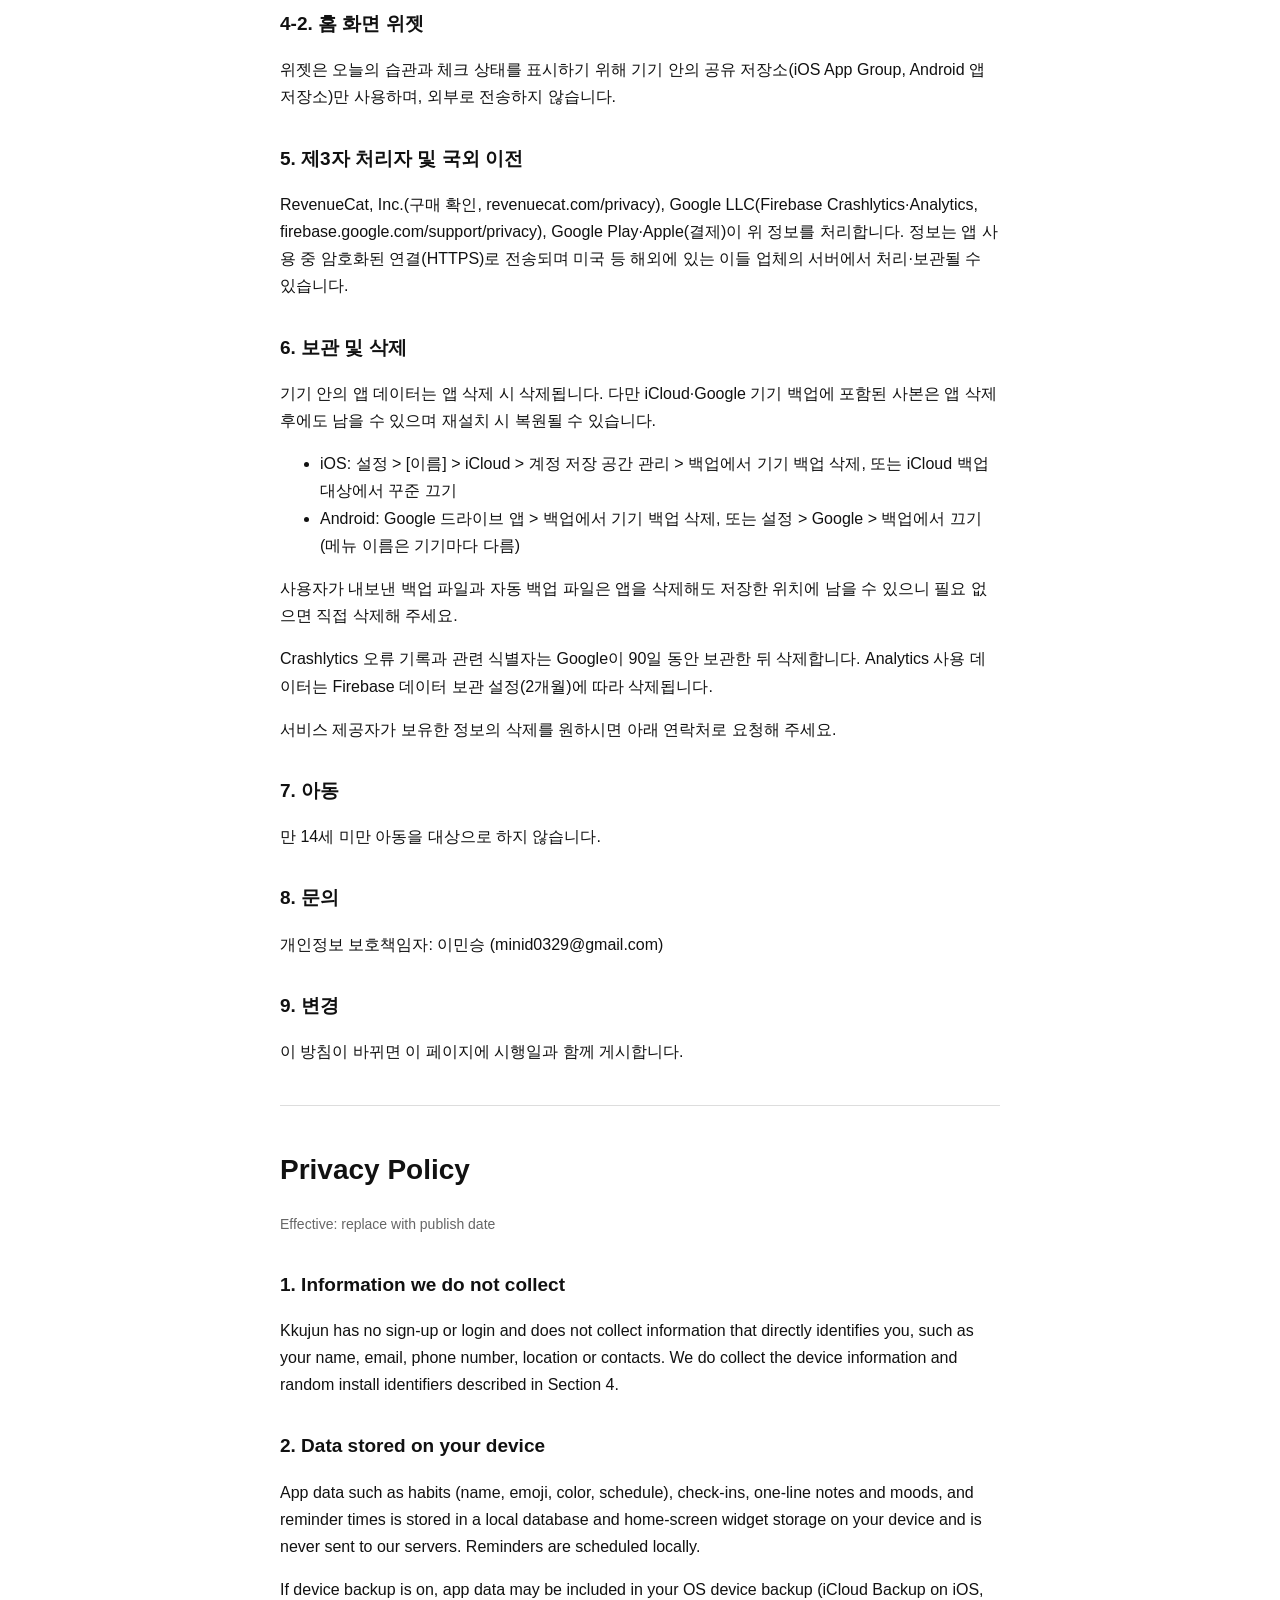
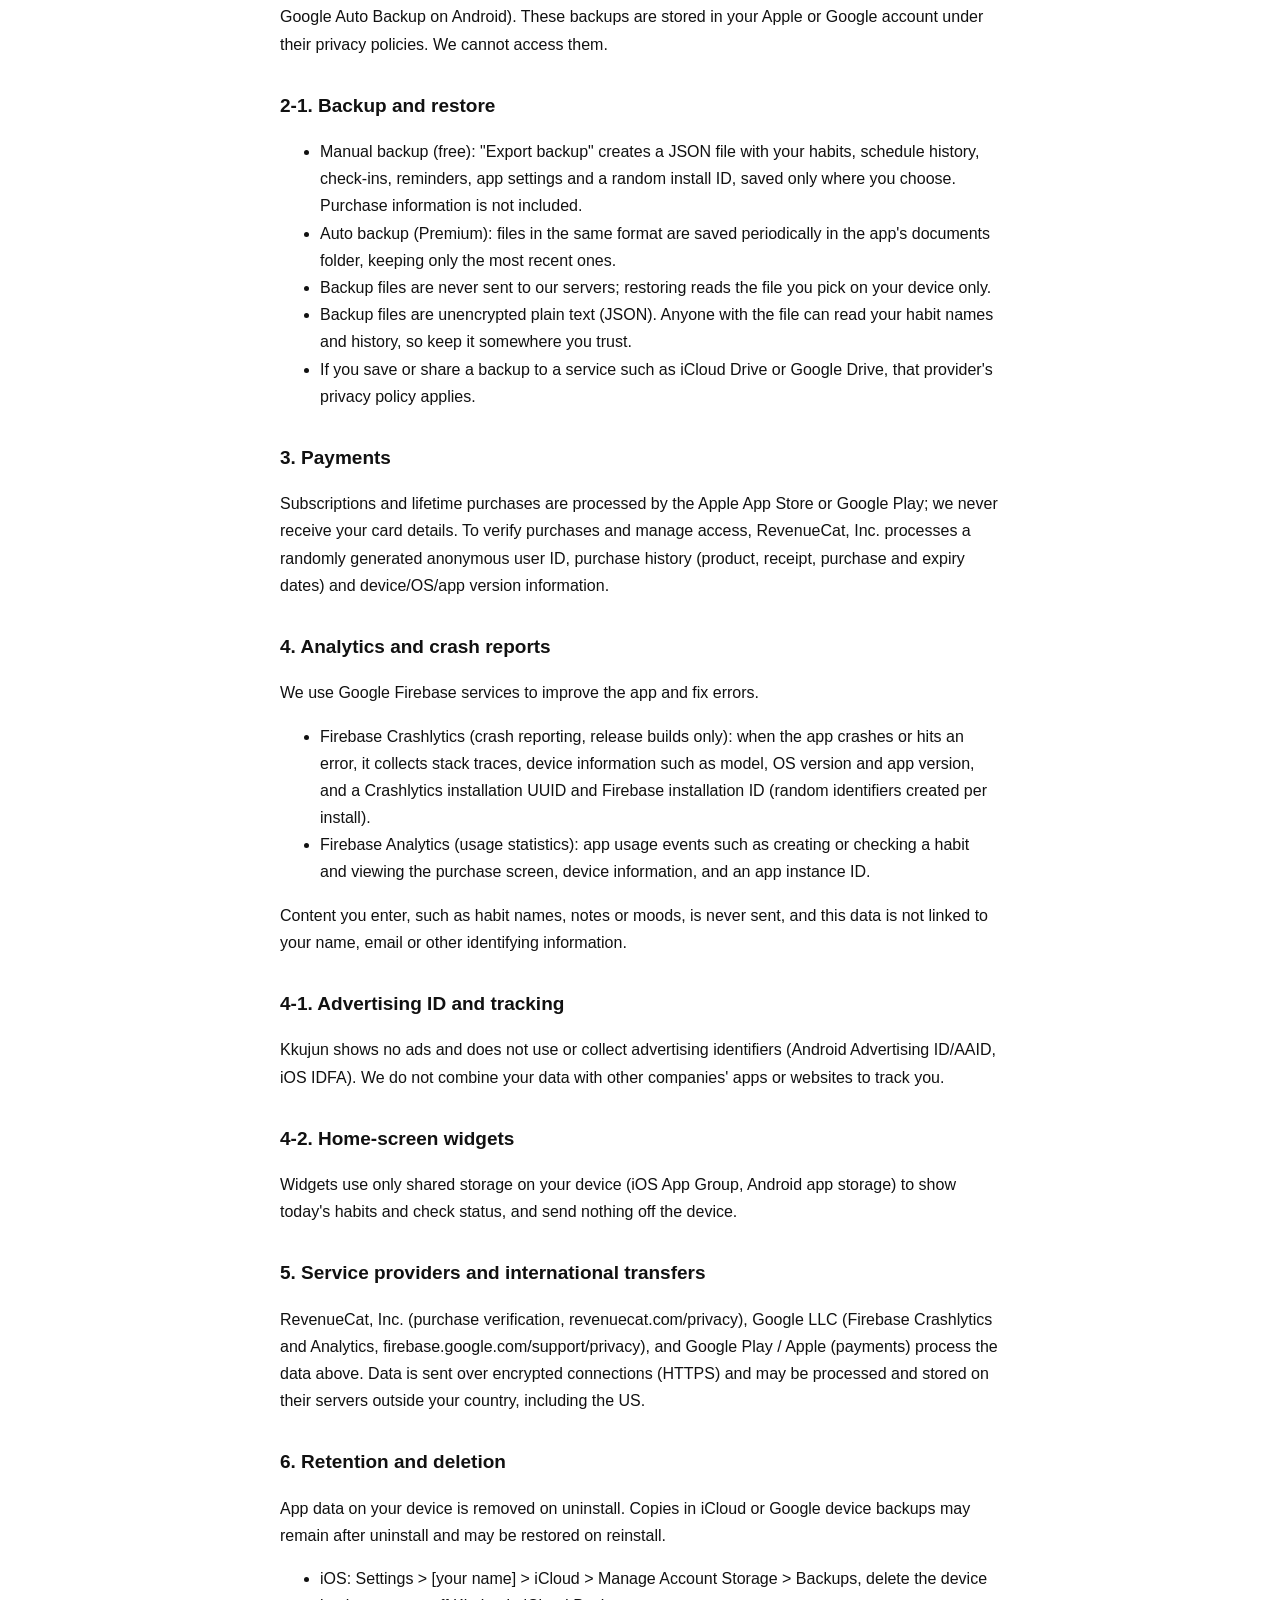
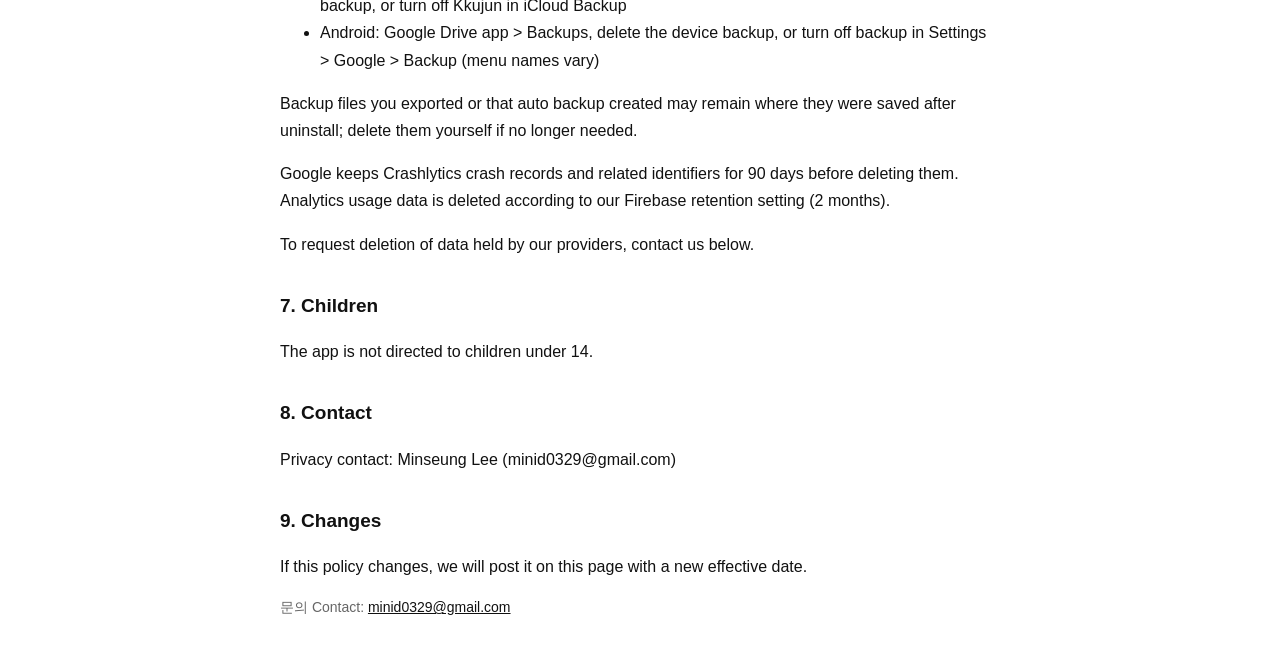
==== commit 41d6a87f: "privacy draft: restore analytics 2-month retention (confirmed)" ====
--- a/privacy.html
+++ b/privacy.html
@@ -35,7 +35,7 @@
 <li>Android: Google 드라이브 앱 &gt; 백업에서 기기 백업 삭제, 또는 설정 &gt; Google &gt; 백업에서 끄기(메뉴 이름은 기기마다 다름)</li>
 </ul>
 <p>사용자가 내보낸 백업 파일과 자동 백업 파일은 앱을 삭제해도 저장한 위치에 남을 수 있으니 필요 없으면 직접 삭제해 주세요.</p>
-<p>Crashlytics 오류 기록과 관련 식별자는 Google이 90일 동안 보관한 뒤 삭제합니다.</p>
+<p>Crashlytics 오류 기록과 관련 식별자는 Google이 90일 동안 보관한 뒤 삭제합니다. Analytics 사용 데이터는 Firebase 데이터 보관 설정(2개월)에 따라 삭제됩니다.</p>
 <p>서비스 제공자가 보유한 정보의 삭제를 원하시면 아래 연락처로 요청해 주세요.</p>
 <h2>7. 아동</h2>
 <p>만 14세 미만 아동을 대상으로 하지 않습니다.</p>
@@ -79,7 +79,7 @@
 <li>Android: Google Drive app &gt; Backups, delete the device backup, or turn off backup in Settings &gt; Google &gt; Backup (menu names vary)</li>
 </ul>
 <p>Backup files you exported or that auto backup created may remain where they were saved after uninstall; delete them yourself if no longer needed.</p>
-<p>Google keeps Crashlytics crash records and related identifiers for 90 days before deleting them.</p>
+<p>Google keeps Crashlytics crash records and related identifiers for 90 days before deleting them. Analytics usage data is deleted according to our Firebase retention setting (2 months).</p>
 <p>To request deletion of data held by our providers, contact us below.</p>
 <h2>7. Children</h2>
 <p>The app is not directed to children under 14.</p>
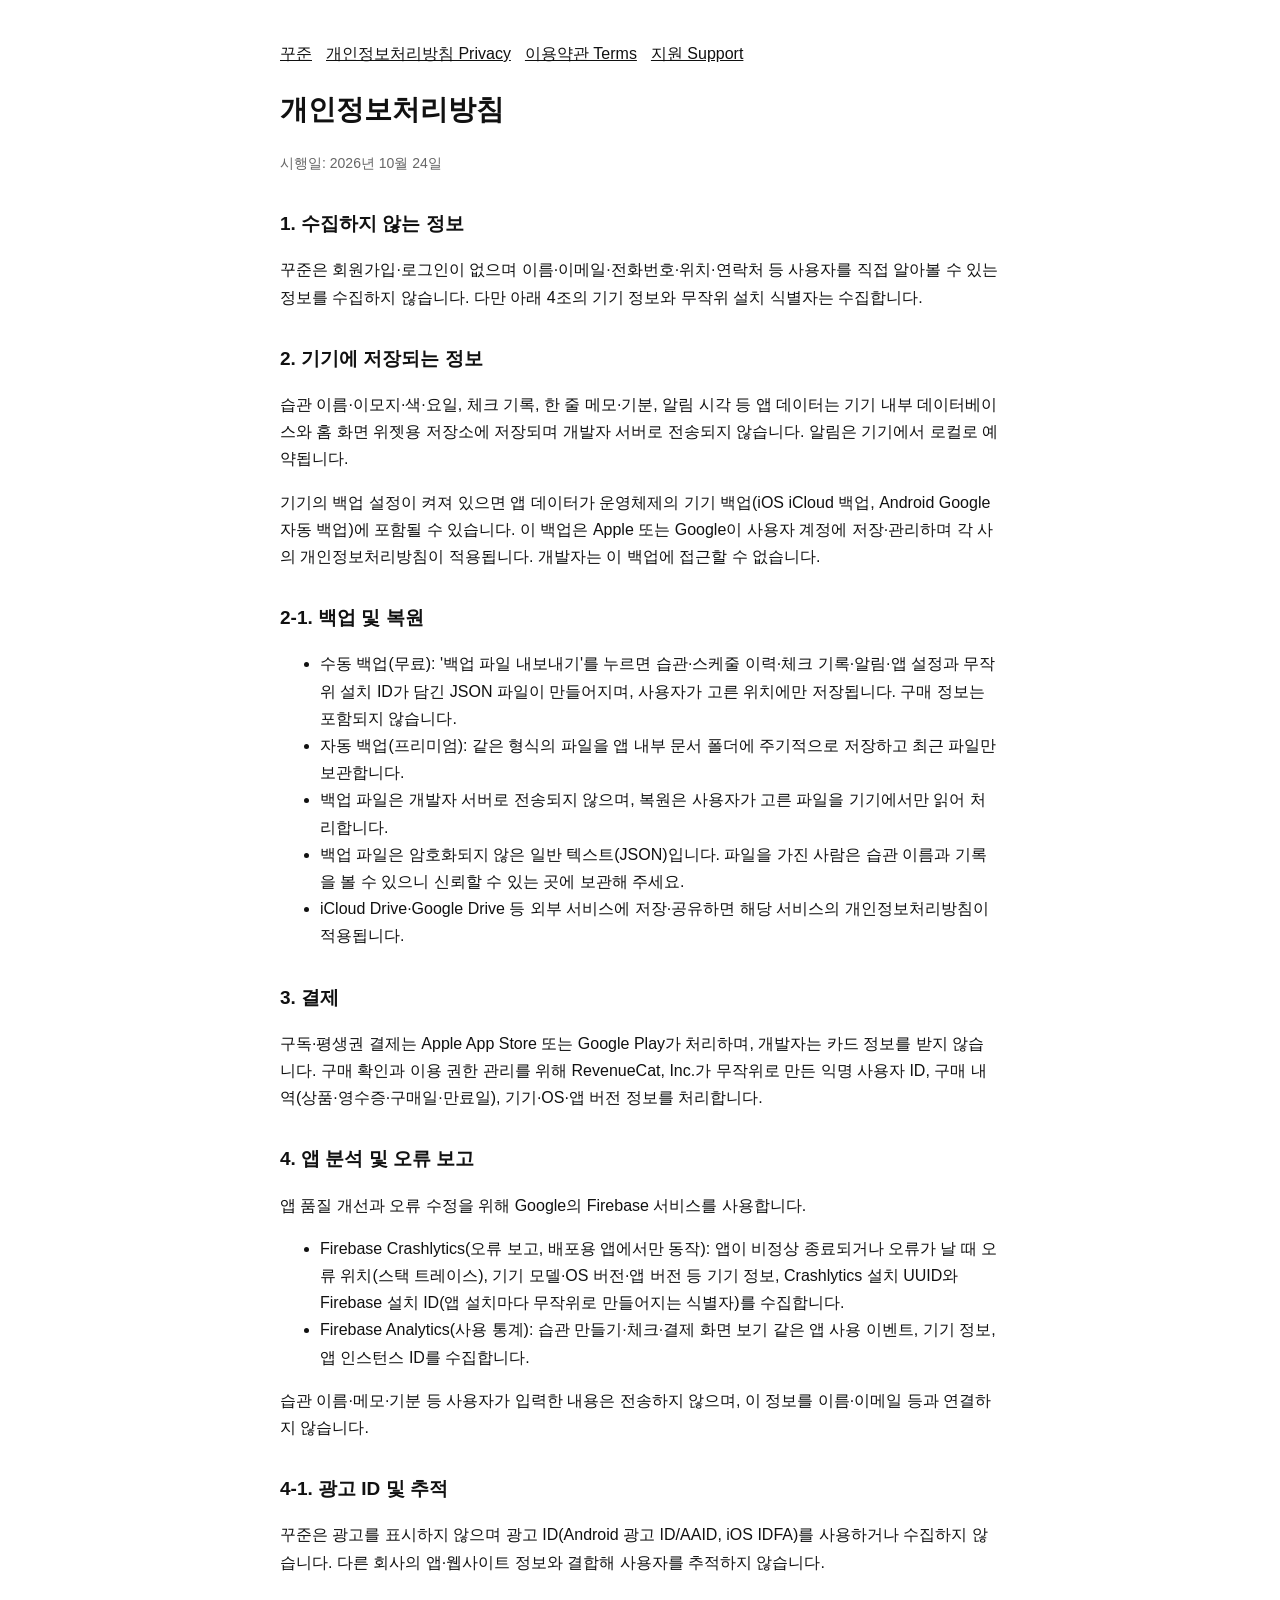
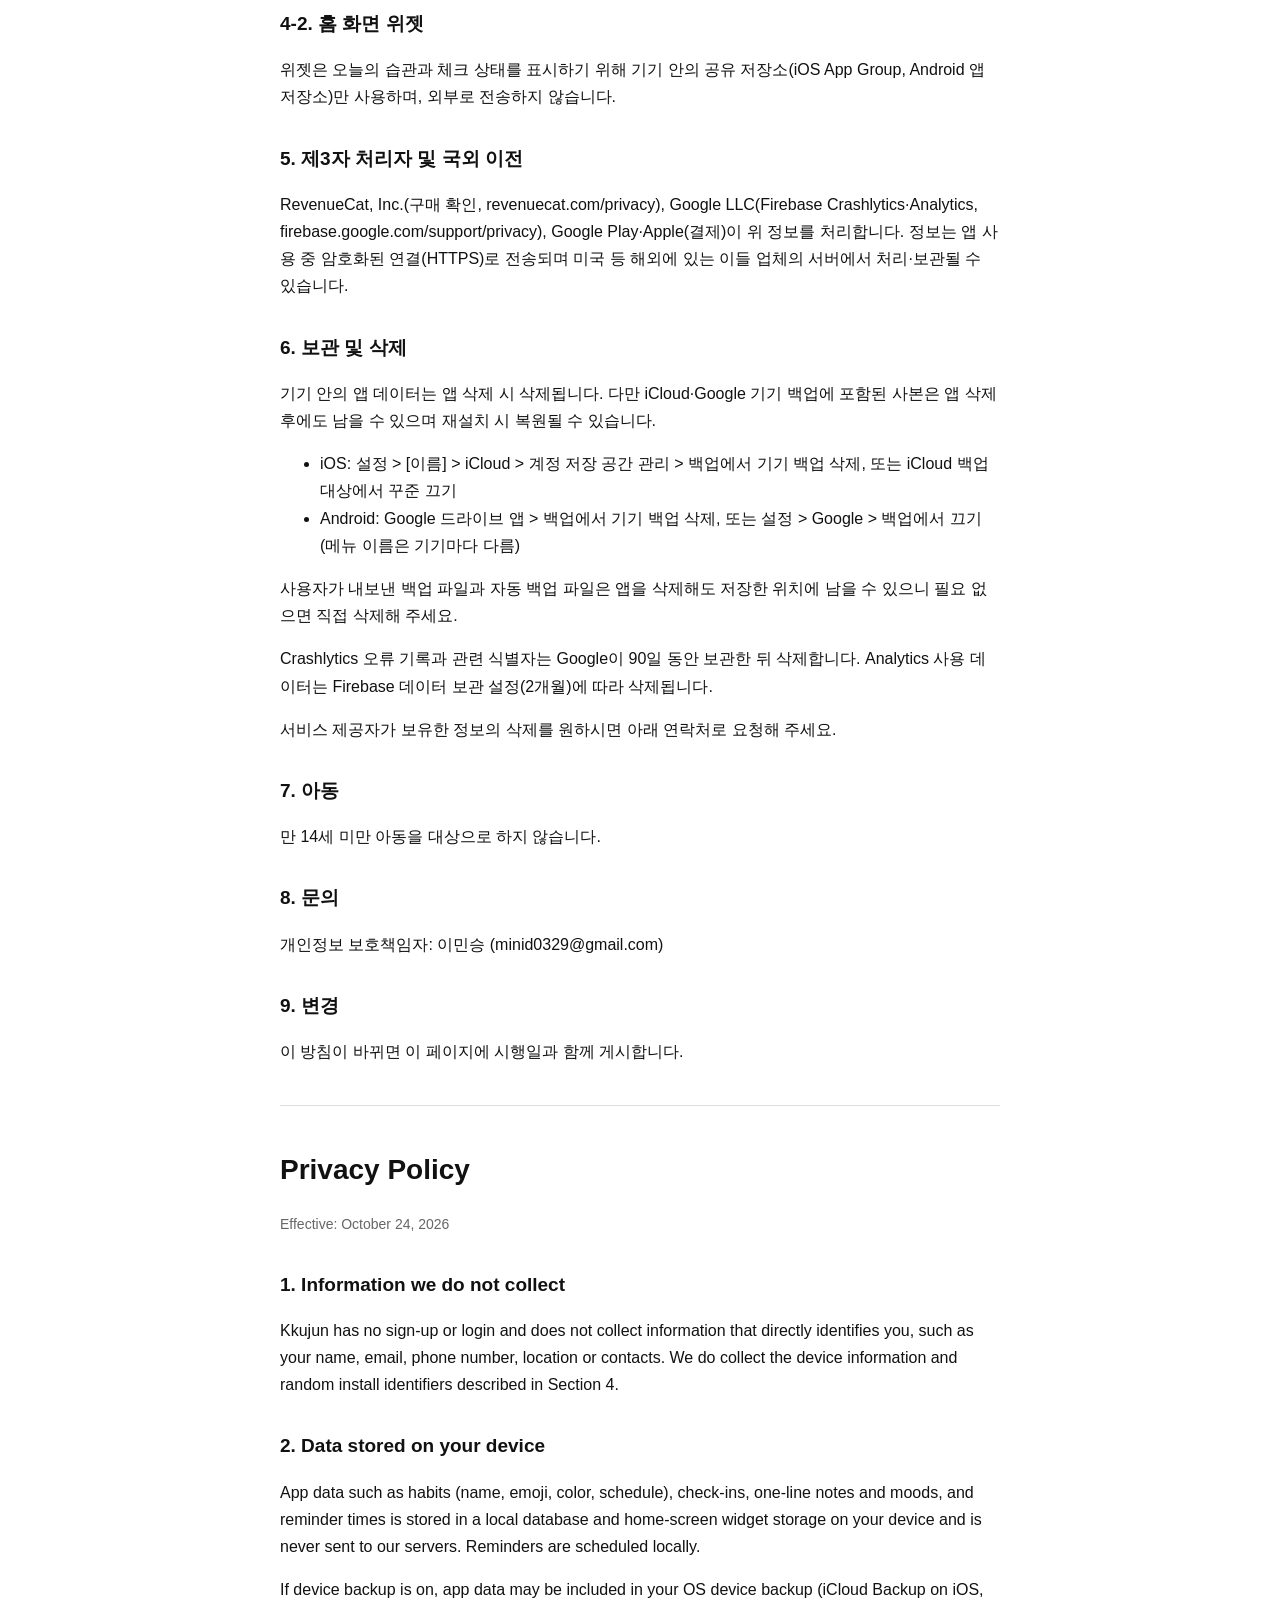
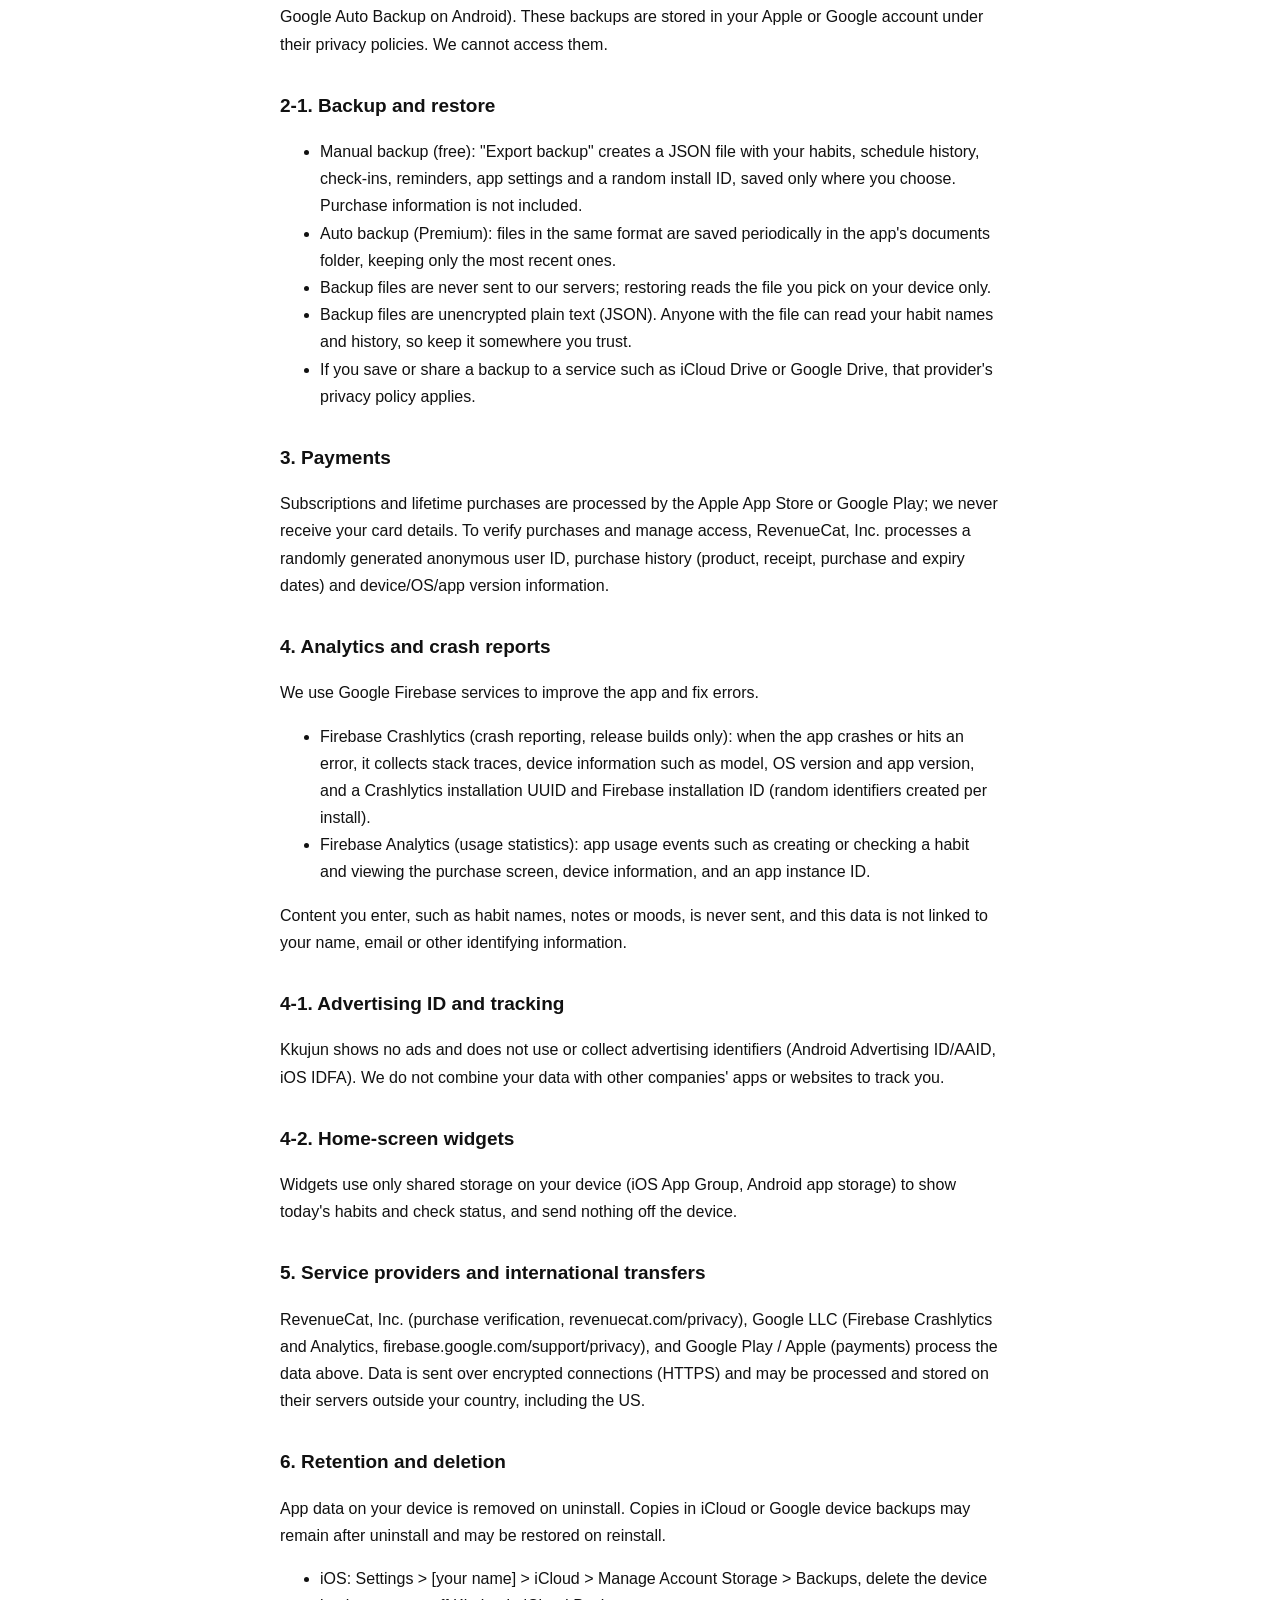
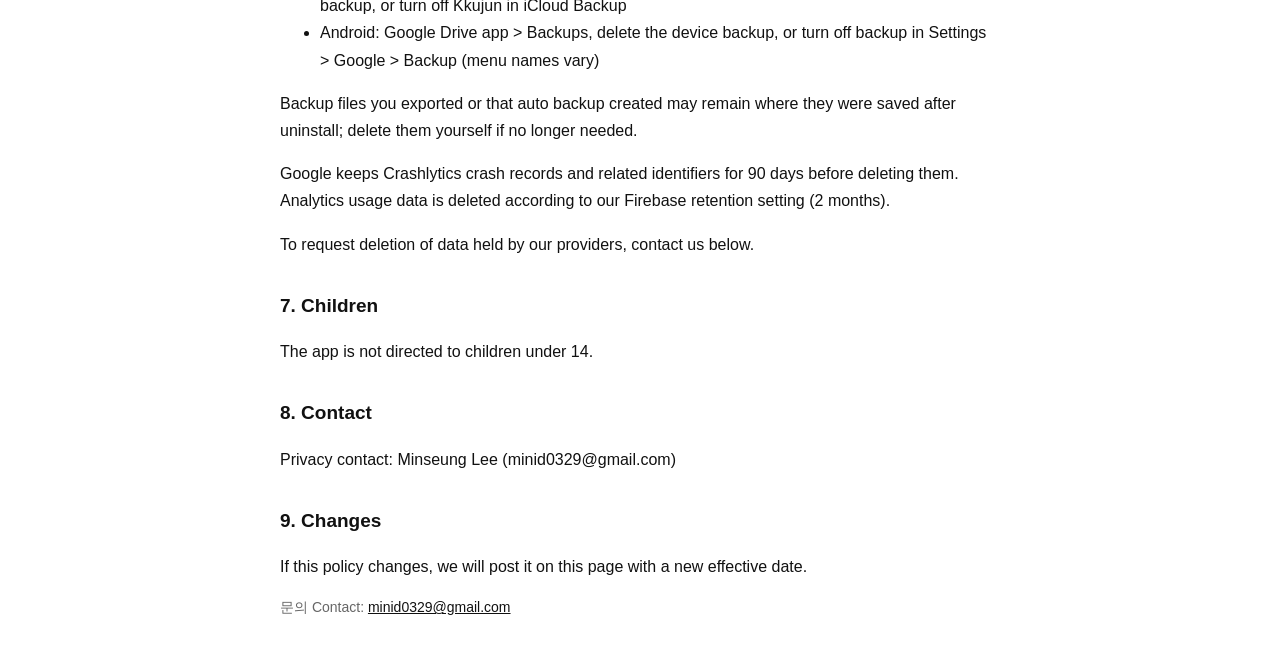
==== commit 03813ea6: "privacy: set effective date 2026-10-24" ====
--- a/privacy.html
+++ b/privacy.html
@@ -1,5 +1,5 @@
 <!doctype html><html lang=ko><head><meta charset=utf-8><meta name=viewport content='width=device-width,initial-scale=1'><title>개인정보처리방침 Privacy Policy</title><link rel=stylesheet href=style.css></head><body><nav><a href=index.html>꾸준</a><a href=privacy.html>개인정보처리방침 Privacy</a><a href=terms.html>이용약관 Terms</a><a href=support.html>지원 Support</a></nav>
-<h1>개인정보처리방침</h1><p class=muted>시행일: 게시일로 교체</p>
+<h1>개인정보처리방침</h1><p class=muted>시행일: 2026년 10월 24일</p>
 <h2>1. 수집하지 않는 정보</h2>
 <p>꾸준은 회원가입·로그인이 없으며 이름·이메일·전화번호·위치·연락처 등 사용자를 직접 알아볼 수 있는 정보를 수집하지 않습니다. 다만 아래 4조의 기기 정보와 무작위 설치 식별자는 수집합니다.</p>
 <h2>2. 기기에 저장되는 정보</h2>
@@ -43,7 +43,7 @@
 <p>개인정보 보호책임자: 이민승 (minid0329@gmail.com)</p>
 <h2>9. 변경</h2>
 <p>이 방침이 바뀌면 이 페이지에 시행일과 함께 게시합니다.</p>
-<hr><h1 lang=en>Privacy Policy</h1><p class=muted>Effective: replace with publish date</p>
+<hr><h1 lang=en>Privacy Policy</h1><p class=muted>Effective: October 24, 2026</p>
 <h2>1. Information we do not collect</h2>
 <p>Kkujun has no sign-up or login and does not collect information that directly identifies you, such as your name, email, phone number, location or contacts. We do collect the device information and random install identifiers described in Section 4.</p>
 <h2>2. Data stored on your device</h2>
